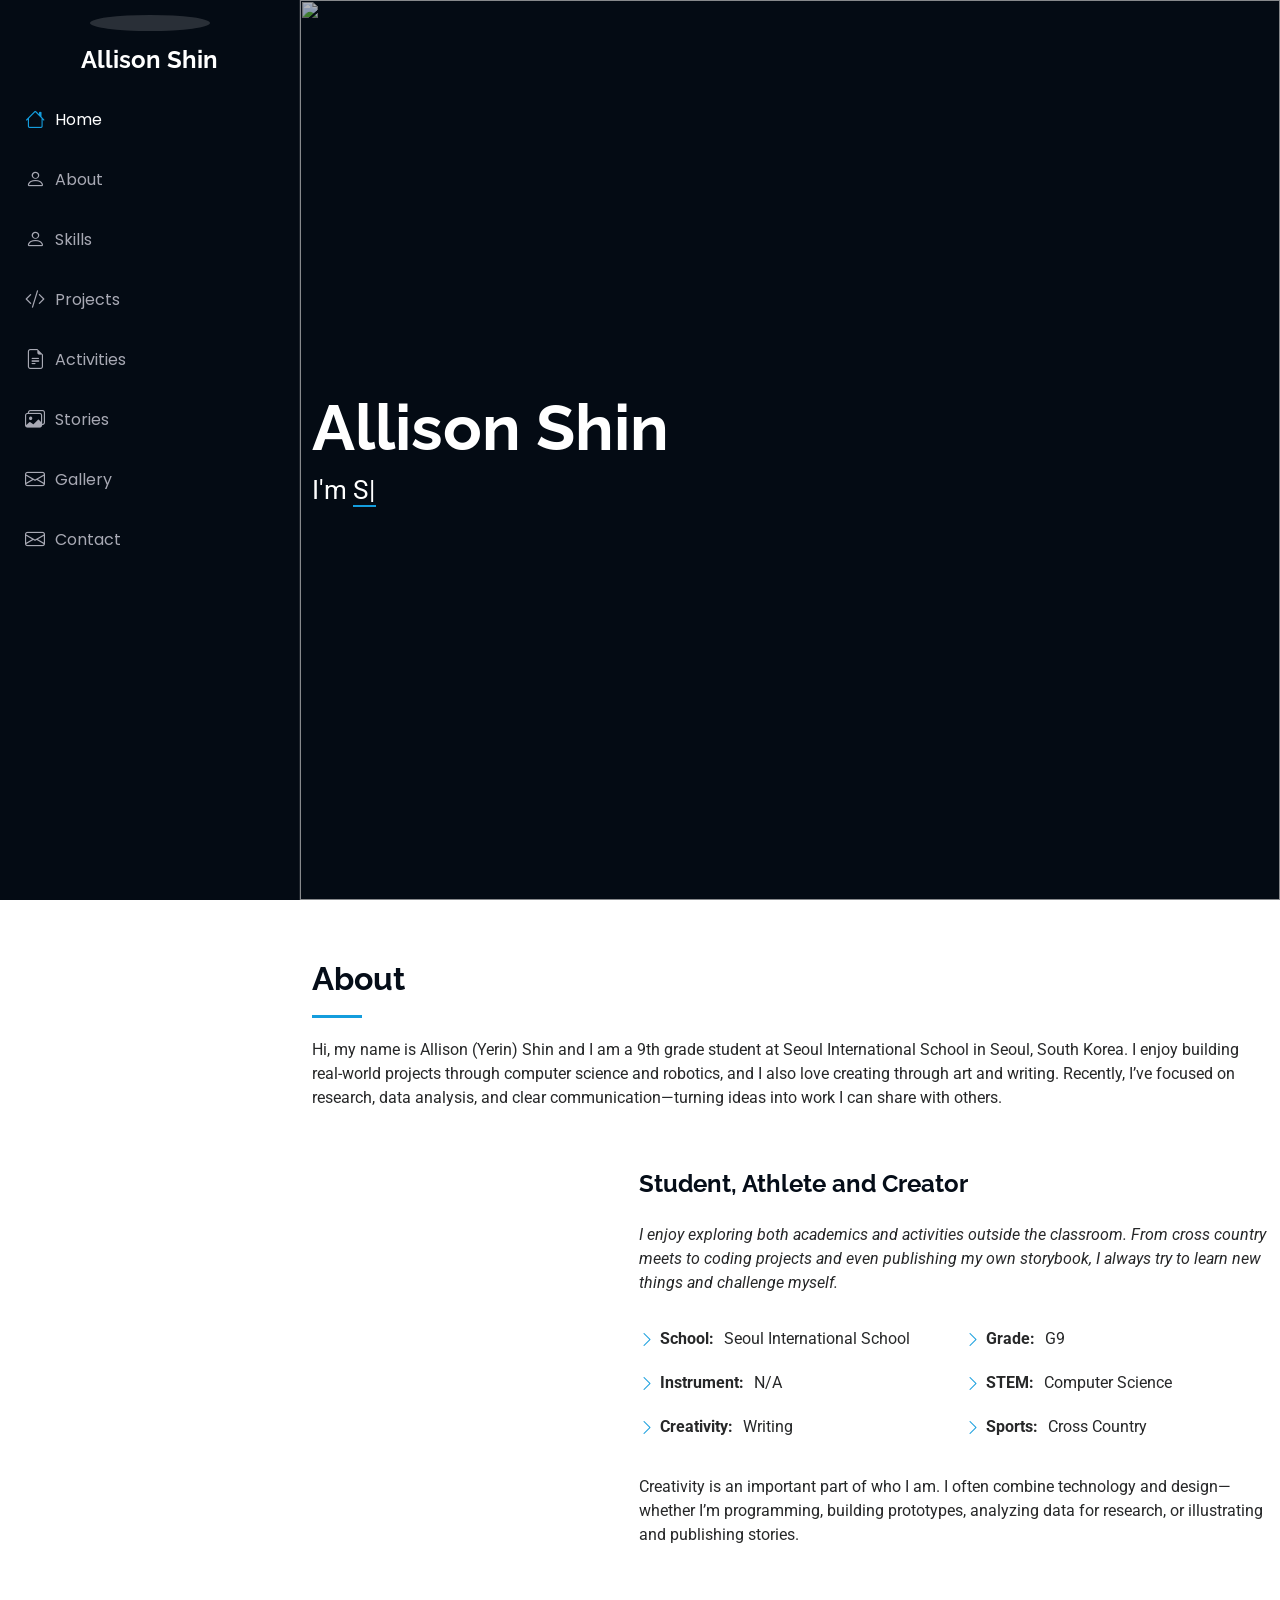
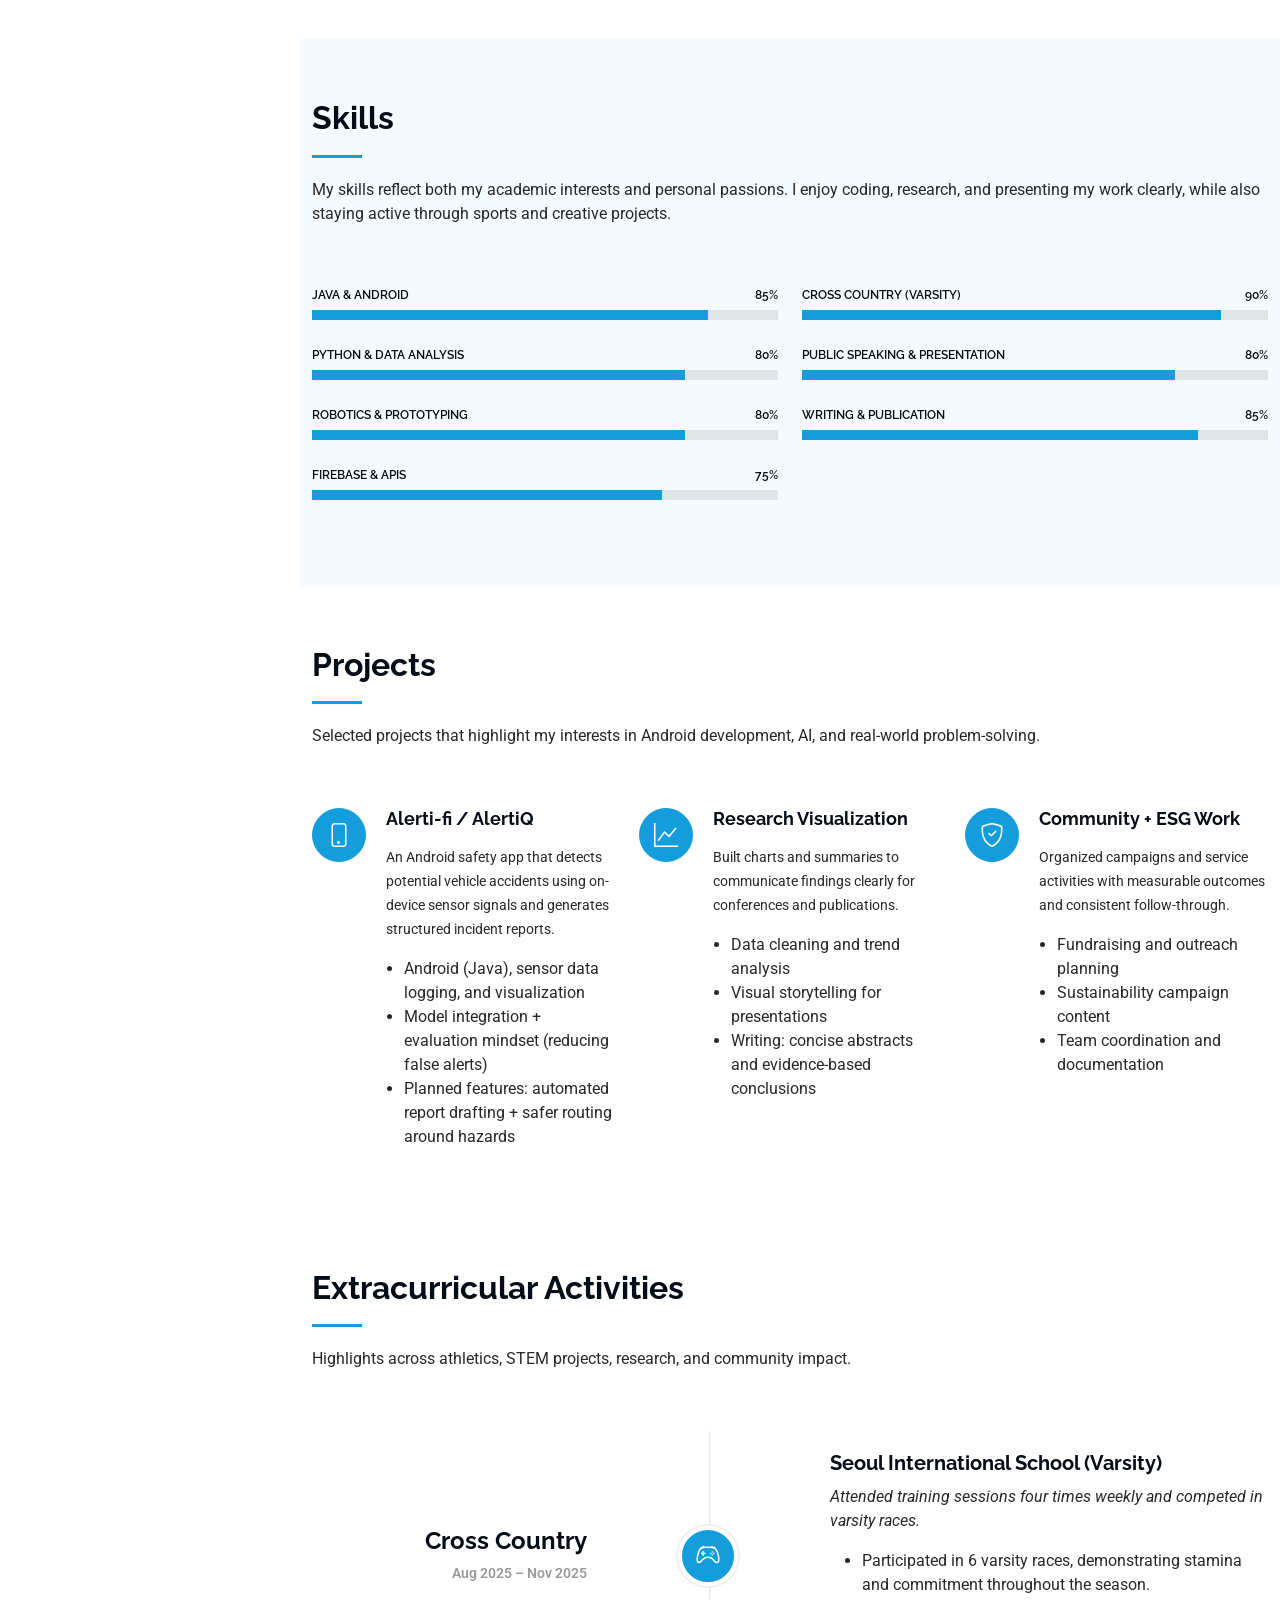
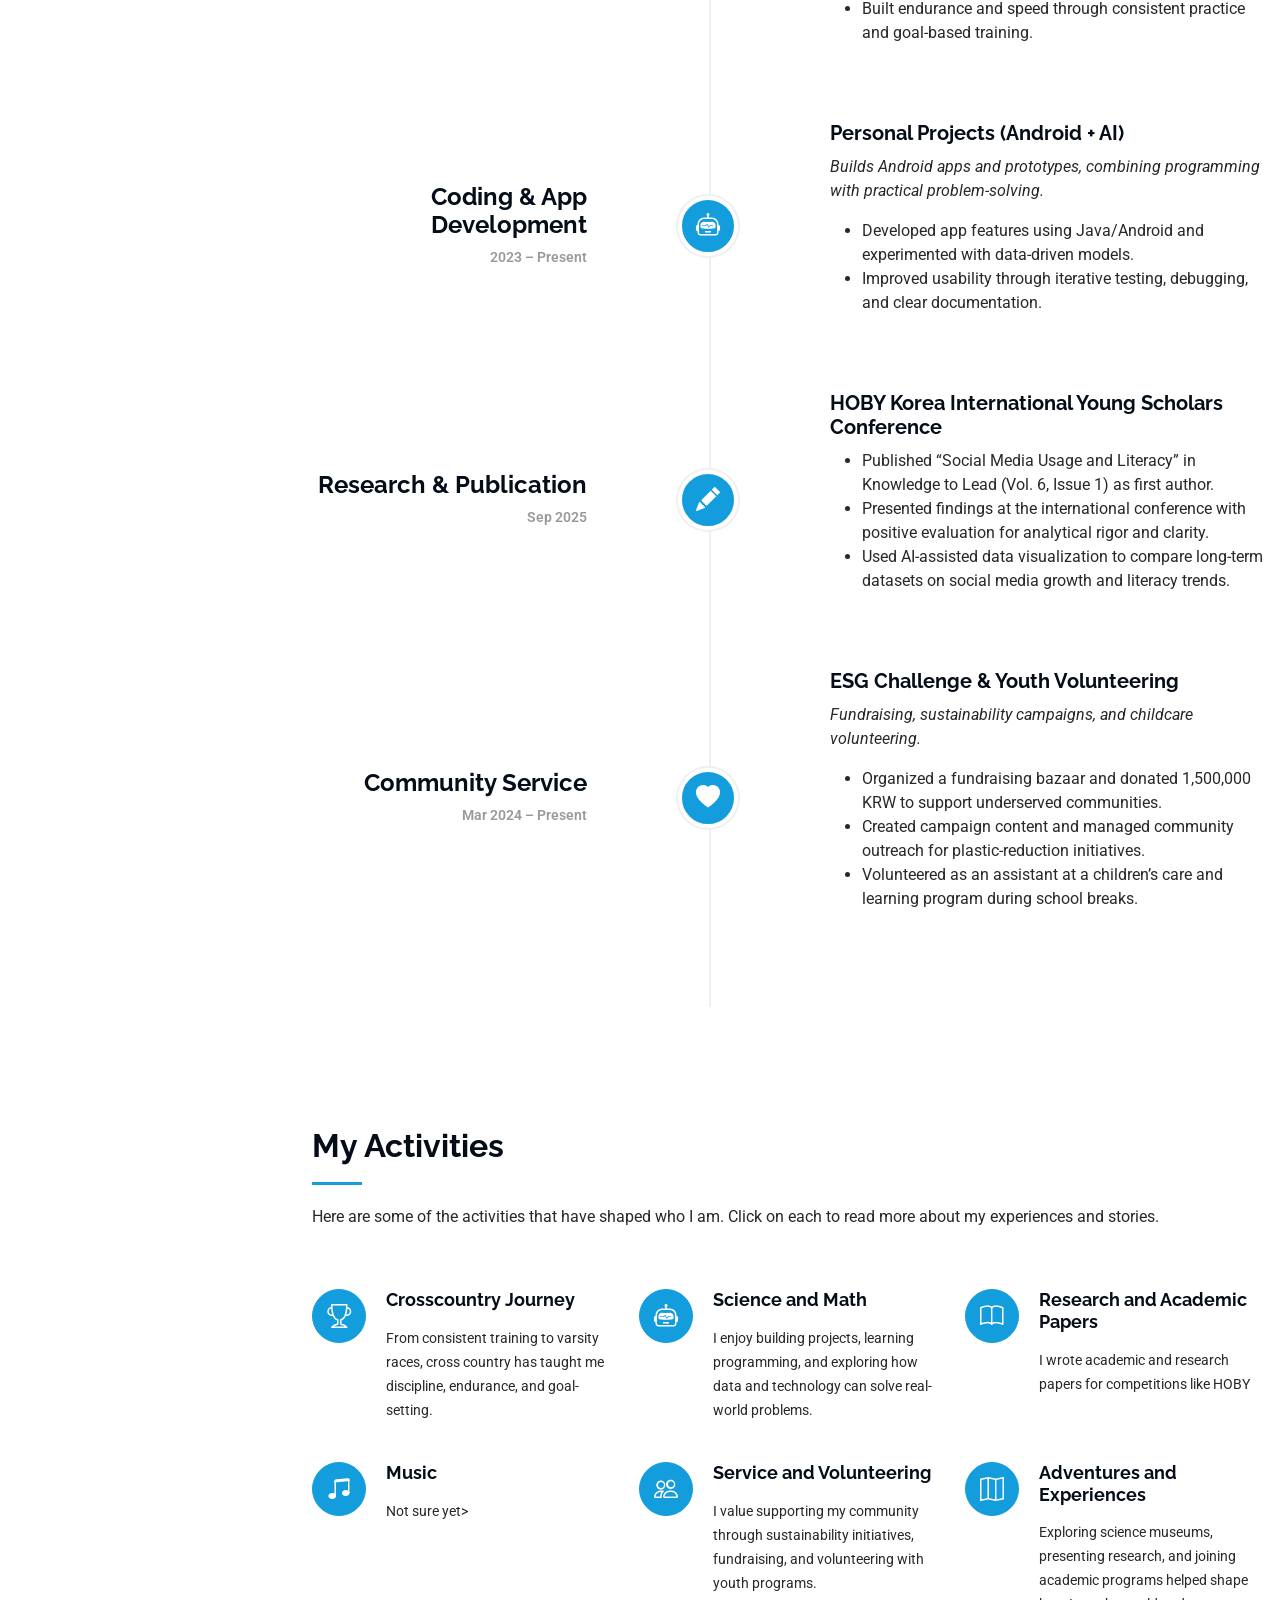
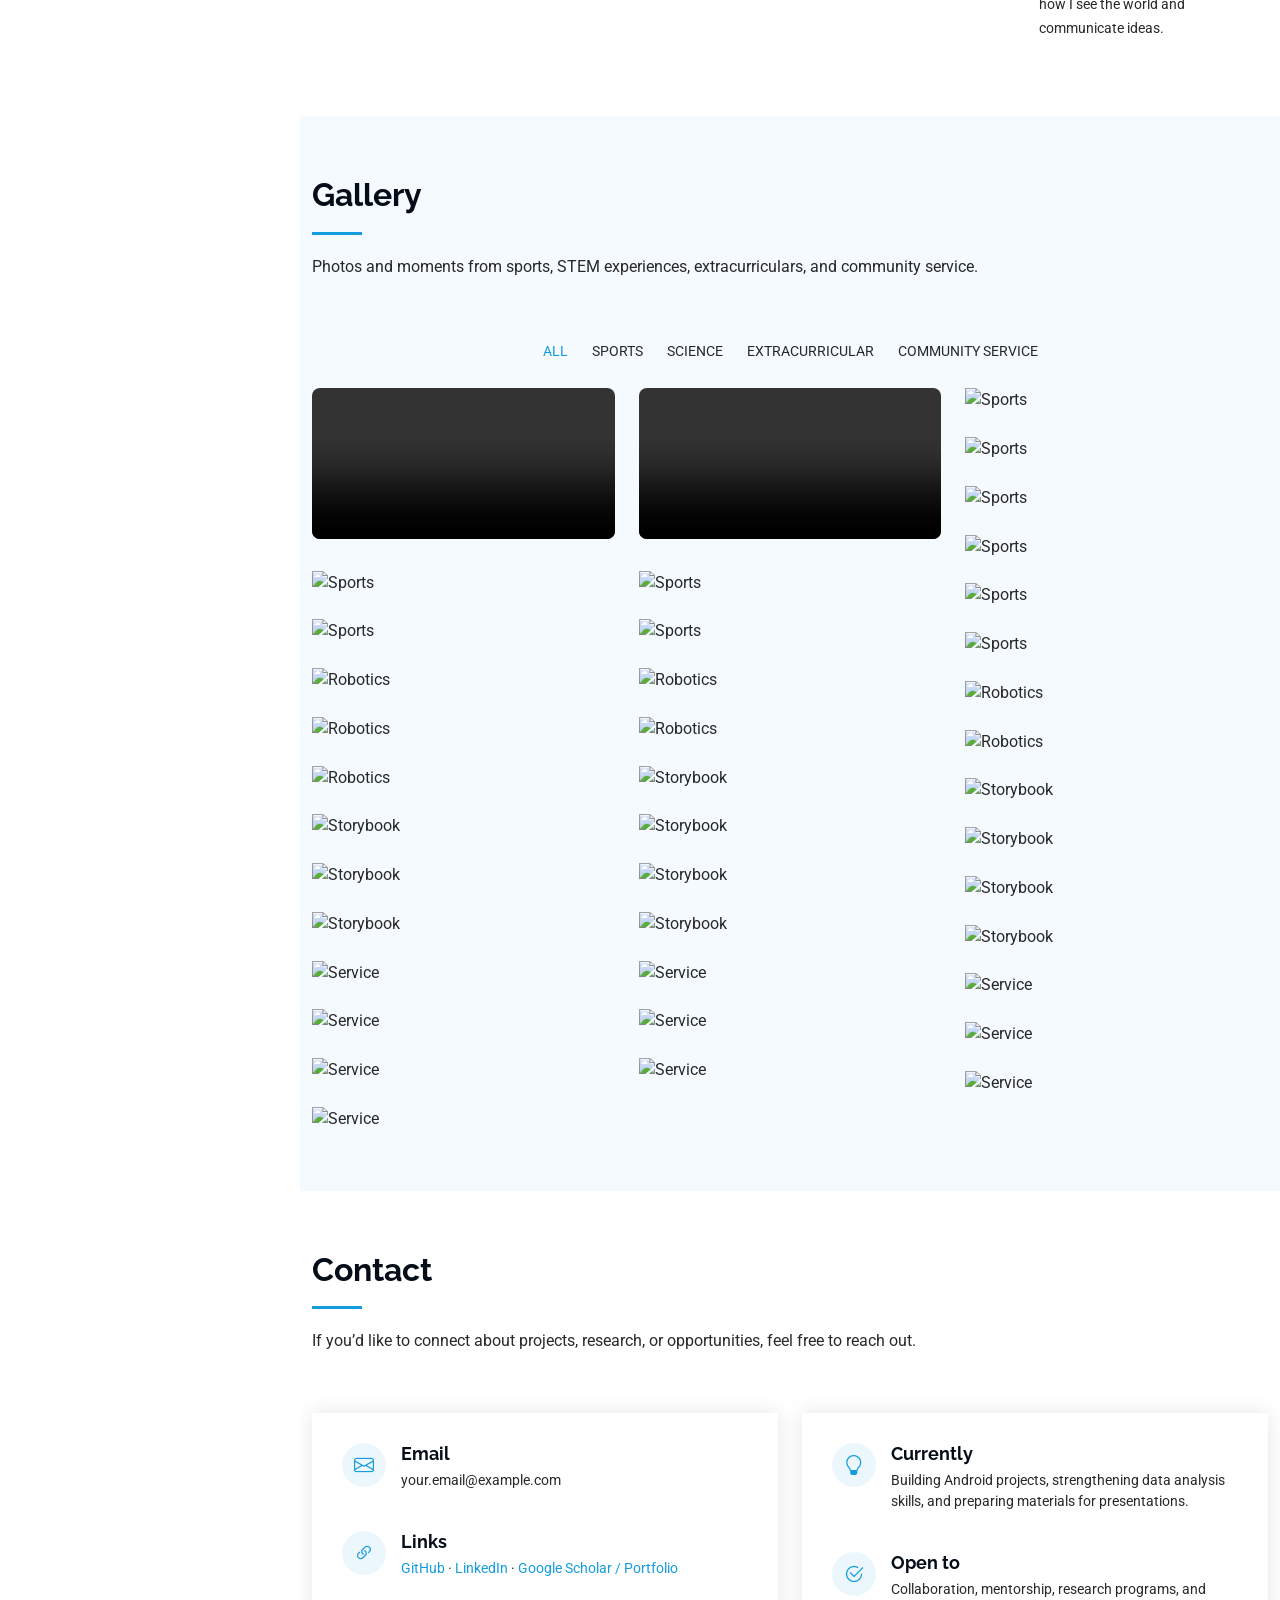
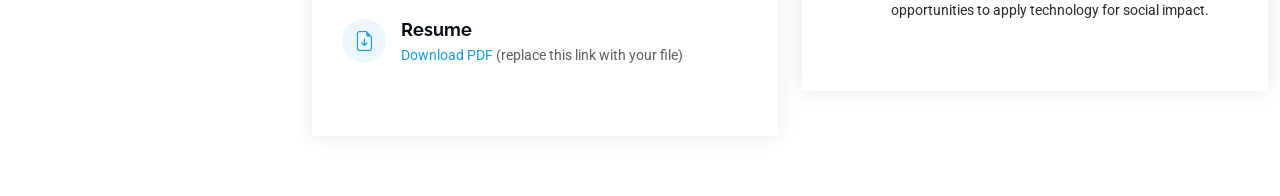
==== index.html @ 5843abda "portfolio" ====
<!DOCTYPE html>
<html lang="en">
  <head>
    <meta charset="utf-8" />
    <meta content="width=device-width, initial-scale=1.0" name="viewport" />
    <title>Allison Shin's Website</title>
    <meta content="" name="description" />
    <meta content="" name="keywords" />

    <!-- Favicons -->
    <link href="assets/img/favicon.png" rel="icon" />
    <link href="assets/img/apple-touch-icon.png" rel="apple-touch-icon" />

    <!-- Fonts -->
    <link href="https://fonts.googleapis.com" rel="preconnect" />
    <link href="https://fonts.gstatic.com" rel="preconnect" crossorigin />
    <link
      href="https://fonts.googleapis.com/css2?family=Roboto:ital,wght@0,100;0,300;0,400;0,500;0,700;0,900;1,100;1,300;1,400;1,500;1,700;1,900&family=Poppins:ital,wght@0,100;0,200;0,300;0,400;0,500;0,600;0,700;0,800;0,900;1,100;1,200;1,300;1,400;1,500;1,600;1,700;1,800;1,900&family=Raleway:ital,wght@0,100;0,200;0,300;0,400;0,500;0,600;0,700;0,800;0,900;1,100;1,200;1,300;1,400;1,500;1,600;1,700;1,800;1,900&display=swap"
      rel="stylesheet"
    />

    <!-- Vendor CSS Files -->
    <link
      href="assets/vendor/bootstrap/css/bootstrap.min.css"
      rel="stylesheet"
    />
    <link
      href="assets/vendor/bootstrap-icons/bootstrap-icons.css"
      rel="stylesheet"
    />
    <link href="assets/vendor/aos/aos.css" rel="stylesheet" />
    <link
      href="assets/vendor/glightbox/css/glightbox.min.css"
      rel="stylesheet"
    />
    <link href="assets/vendor/swiper/swiper-bundle.min.css" rel="stylesheet" />

    <!-- Main CSS File -->
    <link href="assets/css/main.css" rel="stylesheet" />

    <!-- =======================================================
  * Template Name: iPortfolio
  * Template URL: https://bootstrapmade.com/iportfolio-bootstrap-portfolio-websites-template/
  * Updated: Jun 29 2024 with Bootstrap v5.3.3
  * Author: BootstrapMade.com
  * License: https://bootstrapmade.com/license/
  ======================================================== -->
  </head>

  <body class="index-page">
    <header id="header" class="header dark-background d-flex flex-column">
      <i class="header-toggle d-xl-none bi bi-list"></i>

      <div class="profile-img">
        <img
          src="assets/img/profile.jpeg"
          alt=""
          class="img-fluid rounded-circle"
        />
      </div>

      <a
        href="index.html"
        class="logo d-flex align-items-center justify-content-center"
      >
        <!-- Uncomment the line below if you also wish to use an image logo -->
        <!-- <img src="assets/img/logo.png" alt=""> -->
        <h1 class="sitename">Allison Shin</h1>
      </a>

      <nav id="navmenu" class="navmenu">
        <ul>
          <li>
            <a href="#hero" class="active"
              ><i class="bi bi-house navicon"></i>Home</a
            >
          </li>
          <li>
            <a href="#about"><i class="bi bi-person navicon"></i> About</a>
          </li>
          <li>
            <a href="#skills"><i class="bi bi-person navicon"></i> Skills</a>
          </li>
          <li>
            <a href="#projects"><i class="bi bi-code-slash navicon"></i> Projects</a>
          </li>
          <li>
            <a href="#Activities"
              ><i class="bi bi-file-earmark-text navicon"></i> Activities</a
            >
          </li>
          <li>
            <a href="#stories"><i class="bi bi-images navicon"></i> Stories</a>
          </li>
          <li>
            <a href="#portfolio"
              ><i class="bi bi-envelope navicon"></i> Gallery</a
            >
          </li>
          <li>
            <a href="#contact"><i class="bi bi-envelope navicon"></i> Contact</a>
          </li>
        </ul>
      </nav>
    </header>

    <main class="main">
      <!-- Hero Section -->
      <section id="hero" class="hero section dark-background">
        <img
          src="assets/img/profile2.jpeg"
          alt=""
          data-aos="fade-in"
          class=""
        />

        <div class="container" data-aos="fade-up" data-aos-delay="100">
          <h2>Allison Shin</h2>
          <p>
            I'm
            <span
              class="typed"
              data-typed-items="Student, Developer, Researcher, Artist"
            ></span
            ><span
              class="typed-cursor typed-cursor--blink"
              aria-hidden="true"
            ></span
            ><span
              class="typed-cursor typed-cursor--blink"
              aria-hidden="true"
            ></span>
          </p>
        </div>
      </section>
      <!-- /Hero Section -->

      <!-- About Section -->
      <section id="about" class="about section">
        <!-- Section Title -->
        <div class="container section-title" data-aos="fade-up">
          <h2>About</h2>
          <p>
            Hi, my name is Allison (Yerin) Shin and I am a 9th grade student at Seoul International School in Seoul, South Korea.
            I enjoy building real-world projects through computer science and robotics, and I also love creating through art and writing.
            Recently, I’ve focused on research, data analysis, and clear communication—turning ideas into work I can share with others.
          </p>
        </div>
        <!-- End Section Title -->

        <div class="container" data-aos="fade-up" data-aos-delay="100">
          <div class="row gy-4 justify-content-center">
            <div class="col-lg-4">
              <img src="assets/img/profile.jpeg" class="img-fluid" alt="" />
            </div>
            <div class="col-lg-8 content">
              <h2>Student, Athlete and Creator</h2>
              <p class="fst-italic py-3">
                I enjoy exploring both academics and activities outside the
                classroom. From cross country meets to coding projects and even
                publishing my own storybook, I always try to learn new things
                and challenge myself.
              </p>
              <div class="row">
                <div class="col-lg-6">
                  <ul>
                    <li>
                      <i class="bi bi-chevron-right"></i>
                      <strong>School:</strong> <span>Seoul International School</span>
                    </li>
                    <li>
                      <i class="bi bi-chevron-right"></i>
                      <strong>Instrument:</strong> <span>N/A</span>
                    </li>
                    <li>
                      <i class="bi bi-chevron-right"></i>
                      <strong>Creativity:</strong> <span>Writing</span>
                    </li>
                  </ul>
                </div>
                <div class="col-lg-6">
                  <ul>
                    <li>
                      <i class="bi bi-chevron-right"></i>
                      <strong>Grade:</strong> <span>G9</span>
                    </li>
                    <li>
                      <i class="bi bi-chevron-right"></i>
                      <strong>STEM:</strong> <span>Computer Science</span>
                    </li>
                    <li>
                      <i class="bi bi-chevron-right"></i>
                      <strong>Sports:</strong> <span>Cross Country</span>
                    </li>
                  </ul>
                </div>
              </div>

              <p class="py-3">
                Creativity is an important part of who I am. I often combine technology and design—whether I’m programming, building prototypes,
                analyzing data for research, or illustrating and publishing stories.
              </p>
            </div>
          </div>
        </div>
      </section>
      <!-- /About Section -->

      <!-- Skills Section -->
      <section id="skills" class="skills section light-background">
        <!-- Section Title -->
        <div class="container section-title" data-aos="fade-up">
          <h2>Skills</h2>
          <p>
            My skills reflect both my academic interests and personal passions. I enjoy coding, research, and presenting my work clearly,
            while also staying active through sports and creative projects.
          </p>
        </div>
        <!-- End Section Title -->

        <div class="container" data-aos="fade-up" data-aos-delay="100">
          <div class="row skills-content skills-animation">
            <div class="col-lg-6">
              <div class="progress">
                <span class="skill"
                  ><span>Java & Android</span> <i class="val">85%</i></span
                >
                <div class="progress-bar-wrap">
                  <div
                    class="progress-bar"
                    role="progressbar"
                    aria-valuenow="85"
                    aria-valuemin="0"
                    aria-valuemax="100"
                  ></div>
                </div>
              </div>

              <div class="progress">
                <span class="skill"
                  ><span>Python & Data Analysis</span> <i class="val">80%</i></span
                >
                <div class="progress-bar-wrap">
                  <div
                    class="progress-bar"
                    role="progressbar"
                    aria-valuenow="80"
                    aria-valuemin="0"
                    aria-valuemax="100"
                  ></div>
                </div>
              </div>

              <div class="progress">
                <span class="skill"
                  ><span>Robotics & Prototyping</span>
                  <i class="val">80%</i></span
                >
                <div class="progress-bar-wrap">
                  <div
                    class="progress-bar"
                    role="progressbar"
                    aria-valuenow="80"
                    aria-valuemin="0"
                    aria-valuemax="100"
                  ></div>
                </div>
              </div>
              <div class="progress">
                <span class="skill"
                  ><span>Firebase & APIs</span> <i class="val">75%</i></span
                >
                <div class="progress-bar-wrap">
                  <div
                    class="progress-bar"
                    role="progressbar"
                    aria-valuenow="75"
                    aria-valuemin="0"
                    aria-valuemax="100"
                  ></div>
                </div>
              </div>
            </div>

            <div class="col-lg-6">
              <div class="progress">
                <span class="skill"
                  ><span>Cross Country (Varsity)</span> <i class="val">90%</i></span
                >
                <div class="progress-bar-wrap">
                  <div
                    class="progress-bar"
                    role="progressbar"
                    aria-valuenow="90"
                    aria-valuemin="0"
                    aria-valuemax="100"
                  ></div>
                </div>
              </div>

              <div class="progress">
                <span class="skill"
                  ><span>Public Speaking & Presentation</span> <i class="val">80%</i></span
                >
                <div class="progress-bar-wrap">
                  <div
                    class="progress-bar"
                    role="progressbar"
                    aria-valuenow="80"
                    aria-valuemin="0"
                    aria-valuemax="100"
                  ></div>
                </div>
              </div>

              <div class="progress">
                <span class="skill"
                  ><span>Writing & Publication</span>
                  <i class="val">85%</i></span
                >
                <div class="progress-bar-wrap">
                  <div
                    class="progress-bar"
                    role="progressbar"
                    aria-valuenow="85"
                    aria-valuemin="0"
                    aria-valuemax="100"
                  ></div>
                </div>
              </div>
            </div>
          </div>
        </div>
      </section>
      <!-- /Skills Section -->

      <!-- Projects Section -->
<section id="projects" class="services section">
  <div class="container section-title" data-aos="fade-up">
    <h2>Projects</h2>
    <p>
      Selected projects that highlight my interests in Android development, AI, and real-world problem-solving.
    </p>
  </div>

  <div class="container">
    <div class="row gy-4">
      <div
        class="col-lg-4 col-md-6 service-item d-flex"
        data-aos="fade-up"
        data-aos-delay="100"
      >
        <div class="icon flex-shrink-0"><i class="bi bi-phone"></i></div>
        <div>
          <h4 class="title">Alerti-fi / AlertiQ</h4>
          <p class="description">
            An Android safety app that detects potential vehicle accidents using on-device sensor signals and generates structured incident reports.
          </p>
          <ul style="margin: 0; padding-left: 18px">
            <li>Android (Java), sensor data logging, and visualization</li>
            <li>Model integration + evaluation mindset (reducing false alerts)</li>
            <li>Planned features: automated report drafting + safer routing around hazards</li>
          </ul>
        </div>
      </div>

      <div
        class="col-lg-4 col-md-6 service-item d-flex"
        data-aos="fade-up"
        data-aos-delay="200"
      >
        <div class="icon flex-shrink-0"><i class="bi bi-graph-up"></i></div>
        <div>
          <h4 class="title">Research Visualization</h4>
          <p class="description">
            Built charts and summaries to communicate findings clearly for conferences and publications.
          </p>
          <ul style="margin: 0; padding-left: 18px">
            <li>Data cleaning and trend analysis</li>
            <li>Visual storytelling for presentations</li>
            <li>Writing: concise abstracts and evidence-based conclusions</li>
          </ul>
        </div>
      </div>

      <div
        class="col-lg-4 col-md-6 service-item d-flex"
        data-aos="fade-up"
        data-aos-delay="300"
      >
        <div class="icon flex-shrink-0"><i class="bi bi-shield-check"></i></div>
        <div>
          <h4 class="title">Community + ESG Work</h4>
          <p class="description">
            Organized campaigns and service activities with measurable outcomes and consistent follow-through.
          </p>
          <ul style="margin: 0; padding-left: 18px">
            <li>Fundraising and outreach planning</li>
            <li>Sustainability campaign content</li>
            <li>Team coordination and documentation</li>
          </ul>
        </div>
      </div>
    </div>
  </div>
</section>
<!-- /Projects Section -->

      <!-- Resume Section -->
      <section id="Activities" class="resume section">
        <div class="container" data-aos="fade-up">
          <div class="section-title">
            <h2>Extracurricular Activities</h2>
            <p>Highlights across athletics, STEM projects, research, and community impact.</p>
          </div>

          <div class="timeline-container">
            <div class="row timeline-row align-items-center">
              <div class="col-md-4 timeline-left">
                <h4>Cross Country</h4>
                <span class="date">Aug 2025 – Nov 2025</span>
              </div>

              <div class="col-md-2 text-center">
                <div class="timeline-icon-box">
                  <i class="bi bi-controller"></i>
                </div>
              </div>

              <div class="col-md-6 timeline-right">
                <h4>Seoul International School (Varsity)</h4>
                <p>
                  <em>Attended training sessions four times weekly and competed in varsity races.</em>
                </p>
                <ul>
                  <li>
                    Participated in 6 varsity races, demonstrating stamina and commitment throughout the season.
                  </li>
                  <li>
                    Built endurance and speed through consistent practice and goal-based training.
                  </li>
                </ul>
              </div>
            </div>

            <div class="row timeline-row align-items-center">
              <div class="col-md-4 timeline-left">
                <h4>Coding & App Development</h4>
                <span class="date">2023 – Present</span>
              </div>

              <div class="col-md-2 text-center">
                <div class="timeline-icon-box">
                  <i class="bi bi-robot"></i>
                </div>
              </div>

              <div class="col-md-6 timeline-right">
                <h4>Personal Projects (Android + AI)</h4>
                <p>
                  <em>Builds Android apps and prototypes, combining programming with practical problem-solving.</em>
                </p>
                <ul>
                  <li>
                    Developed app features using Java/Android and experimented with data-driven models.
                  </li>
                  <li>
                    Improved usability through iterative testing, debugging, and clear documentation.
                  </li>
                </ul>
              </div>
            </div>

            <div class="row timeline-row align-items-center">
              <div class="col-md-4 timeline-left">
                <h4>Research & Publication</h4>
                <span class="date">Sep 2025</span>
              </div>

              <div class="col-md-2 text-center">
                <div class="timeline-icon-box">
                  <i class="bi bi-pencil-fill"></i>
                </div>
              </div>

              <div class="col-md-6 timeline-right">
                <h4>HOBY Korea International Young Scholars Conference</h4>
                <ul>
                  <li>Published “Social Media Usage and Literacy” in Knowledge to Lead (Vol. 6, Issue 1) as first author.</li>
                  <li>Presented findings at the international conference with positive evaluation for analytical rigor and clarity.</li>
                  <li>Used AI-assisted data visualization to compare long-term datasets on social media growth and literacy trends.</li>
                </ul>
              </div>
            </div>

            <div class="row timeline-row align-items-center">
              <div class="col-md-4 timeline-left">
                <h4>Community Service</h4>
                <span class="date">Mar 2024 – Present</span>
              </div>

              <div class="col-md-2 text-center">
                <div class="timeline-icon-box">
                  <i class="bi bi-heart-fill"></i>
                </div>
              </div>

              <div class="col-md-6 timeline-right">
                <h4>ESG Challenge & Youth Volunteering</h4>
                <p>
                  <em>Fundraising, sustainability campaigns, and childcare volunteering.</em>
                </p>
                <ul>
                  <li>Organized a fundraising bazaar and donated 1,500,000 KRW to support underserved communities.</li>
                  <li>Created campaign content and managed community outreach for plastic-reduction initiatives.</li>
                  <li>Volunteered as an assistant at a children’s care and learning program during school breaks.</li>
                </ul>
              </div>
            </div>
          </div>
        </div>
      </section>
      <!-- /Resume Section -->

      <section id="stories" class="services section">
        <!-- Section Title -->
        <div class="container section-title" data-aos="fade-up">
          <h2>My Activities</h2>
          <p>
            Here are some of the activities that have shaped who I am. Click on
            each to read more about my experiences and stories.
          </p>
        </div>
        <!-- End Section Title -->

        <div class="container">
          <div class="row gy-4">
            <div
              class="col-lg-4 col-md-6 service-item d-flex"
              data-aos="fade-up"
              data-aos-delay="100"
            >
              <div class="icon flex-shrink-0">
                <i class="bi bi-trophy"></i>
              </div>
              <div>
                <h4 class="title">
                  <a href="crosscountry.html" class="stretched-link"
                    >Crosscountry Journey</a
                  >
                </h4>
                <p class="description">
                  From consistent training to varsity races, cross country has taught me discipline, endurance, and goal-setting.
                </p>
              </div>
            </div>

            <div
              class="col-lg-4 col-md-6 service-item d-flex"
              data-aos="fade-up"
              data-aos-delay="200"
            >
              <div class="icon flex-shrink-0"><i class="bi bi-robot"></i></div>
              <div>
                <h4 class="title">
                  <a href="science.html" class="stretched-link"
                    >Science and Math</a
                  >
                </h4>
                <p class="description">
                  I enjoy building projects, learning programming, and exploring how data and technology can solve real-world problems.
                </p>
              </div>
            </div>

            <div
              class="col-lg-4 col-md-6 service-item d-flex"
              data-aos="fade-up"
              data-aos-delay="300"
            >
              <div class="icon flex-shrink-0"><i class="bi bi-book"></i></div>
              <div>
                <h4 class="title">
                  <a href="writing.html" class="stretched-link"
                    >Research and Academic Papers</a
                  >
                </h4>
                <p class="description">
                  I wrote academic and research papers for competitions like HOBY
                </p>
              </div>
            </div>

            <div
              class="col-lg-4 col-md-6 service-item d-flex"
              data-aos="fade-up"
              data-aos-delay="400"
            >
              <div class="icon flex-shrink-0">
                <i class="bi bi-music-note-beamed"></i>
              </div>
              <div>
                <h4 class="title">
                  <a href="music.html" class="stretched-link"
                    >Music</a
                  >
                </h4>
                <p class="description">
                  Not sure yet>
                </p>
              </div>
            </div>

            <div
              class="col-lg-4 col-md-6 service-item d-flex"
              data-aos="fade-up"
              data-aos-delay="500"
            >
              <div class="icon flex-shrink-0"><i class="bi bi-people"></i></div>
              <div>
                <h4 class="title">
                  <a href="volunteer.html" class="stretched-link"
                    >Service and Volunteering</a
                  >
                </h4>
                <p class="description">
                  I value supporting my community through sustainability initiatives, fundraising, and volunteering with youth programs.
                </p>
              </div>
            </div>

            <div
              class="col-lg-4 col-md-6 service-item d-flex"
              data-aos="fade-up"
              data-aos-delay="600"
            >
              <div class="icon flex-shrink-0"><i class="bi bi-map"></i></div>
              <div>
                <h4 class="title">
                  <a href="adventure.html" class="stretched-link"
                    >Adventures and Experiences</a
                  >
                </h4>
                <p class="description">
                  Exploring science museums, presenting research, and joining academic programs
                  helped shape how I see the world and communicate ideas.
                </p>
              </div>
            </div>
          </div>
        </div>
      </section>

      <!-- Portfolio Section -->
      <section id="portfolio" class="portfolio section light-background">
        <!-- Section Title -->
        <div class="container section-title" data-aos="fade-up">
          <h2>Gallery</h2>
          <p>
            Photos and moments from sports, STEM experiences, extracurriculars, and community service.
          </p>
        </div>
        <!-- End Section Title -->

        <div class="container">
          <div
            class="isotope-layout"
            data-default-filter="*"
            data-layout="masonry"
            data-sort="original-order"
          >
            <ul
              class="portfolio-filters isotope-filters"
              data-aos="fade-up"
              data-aos-delay="100"
            >
              <li data-filter="*" class="filter-active">All</li>
              <li data-filter=".filter-sports">Sports</li>
              <li data-filter=".filter-science">Science</li>
              <li data-filter=".filter-extracurricular">Extracurricular</li>
              <li data-filter=".filter-service">Community Service</li>
            </ul>

            <!-- End Portfolio Filters -->

            <div
              class="row gy-4 isotope-container"
              data-aos="fade-up"
              data-aos-delay="200"
            >
              <div
                class="col-lg-4 col-md-6 portfolio-item isotope-item filter-sports"
              >
                <video
                  class="img-fluid"
                  style="width: 100%; border-radius: 8px"
                  controls
                  preload="metadata"
                >
                  <source
                    src="assets/img/sports/basketball/basketball1.mp4"
                    type="video/mp4"
                  />
                  Your browser does not support the video tag.
                </video>
              </div>
              <div
                class="col-lg-4 col-md-6 portfolio-item isotope-item filter-sports"
              >
                <video
                  class="img-fluid"
                  style="width: 100%; border-radius: 8px"
                  controls
                  preload="metadata"
                >
                  <source
                    src="assets/img/sports/basketball/basketball2.mp4"
                    type="video/mp4"
                  />
                  Your browser does not support the video tag.
                </video>
              </div>

              <div
                class="col-lg-4 col-md-6 portfolio-item isotope-item filter-sports"
              >
                <img
                  src="assets/img/sports/basketball/general/basketball1.jpg"
                  class="img-fluid"
                  alt="Sports"
                />
              </div>

              <div
                class="col-lg-4 col-md-6 portfolio-item isotope-item filter-sports"
              >
                <img
                  src="assets/img/sports/basketball/general/basketball1.jpg"
                  class="img-fluid"
                  alt="Sports"
                />
              </div>
              <div
                class="col-lg-4 col-md-6 portfolio-item isotope-item filter-sports"
              >
                <img
                  src="assets/img/sports/basketball/general/basketball2.jpg"
                  class="img-fluid"
                  alt="Sports"
                />
              </div>
              <div
                class="col-lg-4 col-md-6 portfolio-item isotope-item filter-sports"
              >
                <img
                  src="assets/img/sports/basketball/general/basketball_main.jpg"
                  class="img-fluid"
                  alt="Sports"
                />
              </div>
              <div
                class="col-lg-4 col-md-6 portfolio-item isotope-item filter-sports"
              >
                <img
                  src="assets/img/sports/horse/horse1.jpg"
                  class="img-fluid"
                  alt="Sports"
                />
              </div>
              <div
                class="col-lg-4 col-md-6 portfolio-item isotope-item filter-sports"
              >
                <img
                  src="assets/img/sports/horse/horse2.jpg"
                  class="img-fluid"
                  alt="Sports"
                />
              </div>
              <div
                class="col-lg-4 col-md-6 portfolio-item isotope-item filter-sports"
              >
                <img
                  src="assets/img/sports/horse/horse3.jpg"
                  class="img-fluid"
                  alt="Sports"
                />
              </div>
              <div
                class="col-lg-4 col-md-6 portfolio-item isotope-item filter-sports"
              >
                <img
                  src="assets/img/sports/pingpong/pingpong.jpg"
                  class="img-fluid"
                  alt="Sports"
                />
              </div>
              <div
                class="col-lg-4 col-md-6 portfolio-item isotope-item filter-sports"
              >
                <img
                  src="assets/img/sports/taekwondo/1st poom.jpg"
                  class="img-fluid"
                  alt="Sports"
                />
              </div>
              <div
                class="col-lg-4 col-md-6 portfolio-item isotope-item filter-sports"
              >
                <img
                  src="assets/img/sports/taekwondo/2nd poom.jpg"
                  class="img-fluid"
                  alt="Sports"
                />
              </div>

              <div
                class="col-lg-4 col-md-6 portfolio-item isotope-item filter-science"
              >
                <img
                  src="assets/img/science/coding/coding_camp.jpg"
                  class="img-fluid"
                  alt="Robotics"
                />
              </div>
              <div
                class="col-lg-4 col-md-6 portfolio-item isotope-item filter-science"
              >
                <img
                  src="assets/img/science/forest/forest1.jpg"
                  class="img-fluid"
                  alt="Robotics"
                />
              </div>
              <div
                class="col-lg-4 col-md-6 portfolio-item isotope-item filter-science"
              >
                <img
                  src="assets/img/science/forest/forest2.jpg"
                  class="img-fluid"
                  alt="Robotics"
                />
              </div>
              <div
                class="col-lg-4 col-md-6 portfolio-item isotope-item filter-science"
              >
                <img
                  src="assets/img/science/gwacheon/gwacheon1-1.jpg"
                  class="img-fluid"
                  alt="Robotics"
                />
              </div>
              <div
                class="col-lg-4 col-md-6 portfolio-item isotope-item filter-science"
              >
                <img
                  src="assets/img/science/gwacheon/gwacheon1-2.jpg"
                  class="img-fluid"
                  alt="Robotics"
                />
              </div>
              <div
                class="col-lg-4 col-md-6 portfolio-item isotope-item filter-science"
              >
                <img
                  src="assets/img/science/gwacheon/gwacheon2-1.jpg"
                  class="img-fluid"
                  alt="Robotics"
                />
              </div>
              <div
                class="col-lg-4 col-md-6 portfolio-item isotope-item filter-science"
              >
                <img
                  src="assets/img/science/gwacheon/gwacheon2-2.jpg"
                  class="img-fluid"
                  alt="Robotics"
                />
              </div>

              <div
                class="col-lg-4 col-md-6 portfolio-item isotope-item filter-extracurricular"
              >
                <img
                  src="assets/img/EC/book/book1.jpg"
                  class="img-fluid"
                  alt="Storybook"
                />
              </div>
              <div
                class="col-lg-4 col-md-6 portfolio-item isotope-item filter-extracurricular"
              >
                <img
                  src="assets/img/EC/book/book2.jpg"
                  class="img-fluid"
                  alt="Storybook"
                />
              </div>
              <div
                class="col-lg-4 col-md-6 portfolio-item isotope-item filter-extracurricular"
              >
                <img
                  src="assets/img/EC/book/book3.jpg"
                  class="img-fluid"
                  alt="Storybook"
                />
              </div>
              <div
                class="col-lg-4 col-md-6 portfolio-item isotope-item filter-extracurricular"
              >
                <img
                  src="assets/img/EC/book/book4.jpg"
                  class="img-fluid"
                  alt="Storybook"
                />
              </div>
              <div
                class="col-lg-4 col-md-6 portfolio-item isotope-item filter-extracurricular"
              >
                <img
                  src="assets/img/EC/math/math1.jpg"
                  class="img-fluid"
                  alt="Storybook"
                />
              </div>
              <div
                class="col-lg-4 col-md-6 portfolio-item isotope-item filter-extracurricular"
              >
                <img
                  src="assets/img/EC/math/math2.png"
                  class="img-fluid"
                  alt="Storybook"
                />
              </div>
              <div
                class="col-lg-4 col-md-6 portfolio-item isotope-item filter-extracurricular"
              >
                <img
                  src="assets/img/EC/math/math3.png"
                  class="img-fluid"
                  alt="Storybook"
                />
              </div>
              <div
                class="col-lg-4 col-md-6 portfolio-item isotope-item filter-extracurricular"
              >
                <img
                  src="assets/img/EC/mun/mun_cert2.jpeg"
                  class="img-fluid"
                  alt="Storybook"
                />
              </div>
              <div
                class="col-lg-4 col-md-6 portfolio-item isotope-item filter-extracurricular"
              >
                <img
                  src="assets/img/EC/mun/mun1.jpg"
                  class="img-fluid"
                  alt="Storybook"
                />
              </div>
              <div
                class="col-lg-4 col-md-6 portfolio-item isotope-item filter-extracurricular"
              >
                <img
                  src="assets/img/EC/mun/mun2.jpg"
                  class="img-fluid"
                  alt="Storybook"
                />
              </div>
              <div
                class="col-lg-4 col-md-6 portfolio-item isotope-item filter-extracurricular"
              >
                <img
                  src="assets/img/EC/mun/mun3.jpg"
                  class="img-fluid"
                  alt="Storybook"
                />
              </div>

              <div
                class="col-lg-4 col-md-6 portfolio-item isotope-item filter-service"
              >
                <img
                  src="assets/img/community_service/cathedral/cathedral1.jpg"
                  class="img-fluid"
                  alt="Service"
                />
              </div>
              <div
                class="col-lg-4 col-md-6 portfolio-item isotope-item filter-service"
              >
                <img
                  src="assets/img/community_service/cathedral/cathedral2.jpg"
                  class="img-fluid"
                  alt="Service"
                />
              </div>
              <div
                class="col-lg-4 col-md-6 portfolio-item isotope-item filter-service"
              >
                <img
                  src="assets/img/community_service/cathedral/cathedral3.jpg"
                  class="img-fluid"
                  alt="Service"
                />
              </div>
              <div
                class="col-lg-4 col-md-6 portfolio-item isotope-item filter-service"
              >
                <img
                  src="assets/img/community_service/cathedral/cathedral4.jpg"
                  class="img-fluid"
                  alt="Service"
                />
              </div>
              <div
                class="col-lg-4 col-md-6 portfolio-item isotope-item filter-service"
              >
                <img
                  src="assets/img/community_service/cathedral/cathedral5.jpg"
                  class="img-fluid"
                  alt="Service"
                />
              </div>
              <div
                class="col-lg-4 col-md-6 portfolio-item isotope-item filter-service"
              >
                <img
                  src="assets/img/community_service/cathedral/cathedral6.jpg"
                  class="img-fluid"
                  alt="Service"
                />
              </div>
              <div
                class="col-lg-4 col-md-6 portfolio-item isotope-item filter-service"
              >
                <img
                  src="assets/img/community_service/cathedral/cathedral7.jpg"
                  class="img-fluid"
                  alt="Service"
                />
              </div>
              <div
                class="col-lg-4 col-md-6 portfolio-item isotope-item filter-service"
              >
                <img
                  src="assets/img/community_service/cathedral/cathedral8.jpg"
                  class="img-fluid"
                  alt="Service"
                />
              </div>
              <div
                class="col-lg-4 col-md-6 portfolio-item isotope-item filter-service"
              >
                <img
                  src="assets/img/community_service/elders/elders1.jpg"
                  class="img-fluid"
                  alt="Service"
                />
              </div>
              <div
                class="col-lg-4 col-md-6 portfolio-item isotope-item filter-service"
              >
                <img
                  src="assets/img/community_service/elders/elders2.jpg"
                  class="img-fluid"
                  alt="Service"
                />
              </div>
            </div>
            <!-- End Portfolio Container -->
          </div>
        </div>
      </section>
      <!-- /Portfolio Section -->
      <!-- Contact Section -->
<section id="contact" class="contact section">
  <div class="container section-title" data-aos="fade-up">
    <h2>Contact</h2>
    <p>
      If you’d like to connect about projects, research, or opportunities, feel free to reach out.
    </p>
  </div>

  <div class="container" data-aos="fade-up" data-aos-delay="100">
    <div class="row gy-4">
      <div class="col-lg-6">
        <div class="info-wrap">
          <div class="info-item d-flex" data-aos="fade-up" data-aos-delay="200">
            <i class="bi bi-envelope flex-shrink-0"></i>
            <div>
              <h3>Email</h3>
              <p>your.email@example.com</p>
            </div>
          </div>

          <div class="info-item d-flex" data-aos="fade-up" data-aos-delay="300">
            <i class="bi bi-link-45deg flex-shrink-0"></i>
            <div>
              <h3>Links</h3>
              <p>
                <a href="#" target="_blank" rel="noopener">GitHub</a> ·
                <a href="#" target="_blank" rel="noopener">LinkedIn</a> ·
                <a href="#" target="_blank" rel="noopener">Google Scholar / Portfolio</a>
              </p>
            </div>
          </div>

          <div class="info-item d-flex" data-aos="fade-up" data-aos-delay="400">
            <i class="bi bi-file-earmark-arrow-down flex-shrink-0"></i>
            <div>
              <h3>Resume</h3>
              <p>
                <a href="#" target="_blank" rel="noopener">Download PDF</a>
                <span style="opacity: 0.75">(replace this link with your file)</span>
              </p>
            </div>
          </div>
        </div>
      </div>

      <div class="col-lg-6">
        <div class="info-wrap">
          <div class="info-item d-flex" data-aos="fade-up" data-aos-delay="500">
            <i class="bi bi-lightbulb flex-shrink-0"></i>
            <div>
              <h3>Currently</h3>
              <p>
                Building Android projects, strengthening data analysis skills, and preparing materials for presentations.
              </p>
            </div>
          </div>

          <div class="info-item d-flex" data-aos="fade-up" data-aos-delay="600">
            <i class="bi bi-check2-circle flex-shrink-0"></i>
            <div>
              <h3>Open to</h3>
              <p>
                Collaboration, mentorship, research programs, and opportunities to apply technology for social impact.
              </p>
            </div>
          </div>
        </div>
      </div>
    </div>
  </div>
</section>
<!-- /Contact Section -->
    </main>

    <!-- Scroll Top -->
    <a
      href="#"
      id="scroll-top"
      class="scroll-top d-flex align-items-center justify-content-center"
      ><i class="bi bi-arrow-up-short"></i
    ></a>

    <!-- Preloader -->
    <div id="preloader"></div>

    <!-- Vendor JS Files -->
    <script src="assets/vendor/bootstrap/js/bootstrap.bundle.min.js"></script>
    <script src="assets/vendor/php-email-form/validate.js"></script>
    <script src="assets/vendor/aos/aos.js"></script>
    <script src="assets/vendor/typed.js/typed.umd.js"></script>
    <script src="assets/vendor/purecounter/purecounter_vanilla.js"></script>
    <script src="assets/vendor/waypoints/noframework.waypoints.js"></script>
    <script src="assets/vendor/glightbox/js/glightbox.min.js"></script>
    <script src="assets/vendor/imagesloaded/imagesloaded.pkgd.min.js"></script>
    <script src="assets/vendor/isotope-layout/isotope.pkgd.min.js"></script>
    <script src="assets/vendor/swiper/swiper-bundle.min.js"></script>

    <!-- Main JS File -->
    <script src="assets/js/main.js"></script>
  </body>
</html>
---- assets/css/main.css ----
/**
* Template Name: iPortfolio
* Template URL: https://bootstrapmade.com/iportfolio-bootstrap-portfolio-websites-template/
* Updated: Jun 29 2024 with Bootstrap v5.3.3
* Author: BootstrapMade.com
* License: https://bootstrapmade.com/license/
*/

/*--------------------------------------------------------------
# Font & Color Variables
# Help: https://bootstrapmade.com/color-system/
--------------------------------------------------------------*/
/* Fonts */
:root {
  --default-font: "Roboto", system-ui, -apple-system, "Segoe UI", Roboto,
    "Helvetica Neue", Arial, "Noto Sans", "Liberation Sans", sans-serif,
    "Apple Color Emoji", "Segoe UI Emoji", "Segoe UI Symbol", "Noto Color Emoji";
  --heading-font: "Raleway", sans-serif;
  --nav-font: "Poppins", sans-serif;
}

/* Global Colors - The following color variables are used throughout the website. Updating them here will change the color scheme of the entire website */
:root {
  --background-color: #ffffff; /* Background color for the entire website, including individual sections */
  --default-color: #272829; /* Default color used for the majority of the text content across the entire website */
  --heading-color: #050d18; /* Color for headings, subheadings and title throughout the website */
  --accent-color: #149ddd; /* Accent color that represents your brand on the website. It's used for buttons, links, and other elements that need to stand out */
  --surface-color: #ffffff; /* The surface color is used as a background of boxed elements within sections, such as cards, icon boxes, or other elements that require a visual separation from the global background. */
  --contrast-color: #ffffff; /* Contrast color for text, ensuring readability against backgrounds of accent, heading, or default colors. */
}

/* Nav Menu Colors - The following color variables are used specifically for the navigation menu. They are separate from the global colors to allow for more customization options */
:root {
  --nav-color: #a8a9b4; /* The default color of the main navmenu links */
  --nav-hover-color: #ffffff; /* Applied to main navmenu links when they are hovered over or active */
  --nav-mobile-background-color: #040b14; /* Used as the background color for mobile navigation menu */
  --nav-dropdown-background-color: #040b14; /* Used as the background color for dropdown items that appear when hovering over primary navigation items */
  --nav-dropdown-color: #a8a9b4; /* Used for navigation links of the dropdown items in the navigation menu. */
  --nav-dropdown-hover-color: #ffffff; /* Similar to --nav-hover-color, this color is applied to dropdown navigation links when they are hovered over. */
}

/* Color Presets - These classes override global colors when applied to any section or element, providing reuse of the sam color scheme. */

.light-background {
  --background-color: #f4fafd;
  --surface-color: #ffffff;
}

.dark-background {
  --background-color: #040b14;
  --default-color: #ffffff;
  --heading-color: #ffffff;
  --surface-color: #151f2b;
  --contrast-color: #ffffff;
}

/* Smooth scroll */
:root {
  scroll-behavior: smooth;
}

/*--------------------------------------------------------------
# General Styling & Shared Classes
--------------------------------------------------------------*/
body {
  color: var(--default-color);
  background-color: var(--background-color);
  font-family: var(--default-font);
}

a {
  color: var(--accent-color);
  text-decoration: none;
  transition: 0.3s;
}

a:hover {
  color: color-mix(in srgb, var(--accent-color), transparent 25%);
  text-decoration: none;
}

h1,
h2,
h3,
h4,
h5,
h6 {
  color: var(--heading-color);
  font-family: var(--heading-font);
}

/* PHP Email Form Messages
------------------------------*/
.php-email-form .error-message {
  display: none;
  background: #df1529;
  color: #ffffff;
  text-align: left;
  padding: 15px;
  margin-bottom: 24px;
  font-weight: 600;
}

.php-email-form .sent-message {
  display: none;
  color: #ffffff;
  background: #059652;
  text-align: center;
  padding: 15px;
  margin-bottom: 24px;
  font-weight: 600;
}

.php-email-form .loading {
  display: none;
  background: var(--surface-color);
  text-align: center;
  padding: 15px;
  margin-bottom: 24px;
}

.php-email-form .loading:before {
  content: "";
  display: inline-block;
  border-radius: 50%;
  width: 24px;
  height: 24px;
  margin: 0 10px -6px 0;
  border: 3px solid var(--accent-color);
  border-top-color: var(--surface-color);
  animation: php-email-form-loading 1s linear infinite;
}

@keyframes php-email-form-loading {
  0% {
    transform: rotate(0deg);
  }

  100% {
    transform: rotate(360deg);
  }
}

/*--------------------------------------------------------------
# Global Header
--------------------------------------------------------------*/
.header {
  color: var(--default-color);
  background-color: var(--background-color);
  position: fixed;
  top: 0;
  left: 0;
  bottom: 0;
  padding: 0 15px;
  width: 300px;
  transition: all ease-in-out 0.3s;
  overflow-y: auto;
  z-index: 997;
  border-right: 1px solid
    color-mix(in srgb, var(--default-color), transparent 90%);
}

.header .profile-img img {
  margin: 15px auto;
  display: block;
  width: 120px;
  border: 8px solid color-mix(in srgb, var(--default-color), transparent 85%);
}

.header .logo {
  line-height: 1;
  margin-bottom: 15px;
}

.header .logo img {
  max-height: 32px;
  margin-right: 8px;
}

.header .logo h1 {
  font-size: 24px;
  margin: 0;
  font-weight: 700;
  color: var(--heading-color);
}

.header .social-links {
  margin: 0 0 20px 0;
}

.header .social-links a {
  font-size: 16px;
  display: inline-flex;
  align-items: center;
  justify-content: center;
  background: color-mix(in srgb, var(--default-color), transparent 90%);
  color: var(--default-color);
  margin: 0 2px;
  border-radius: 50%;
  text-align: center;
  width: 40px;
  height: 40px;
  transition: 0.3s;
}

.header .social-links a:hover {
  color: var(--contrast-color);
  background: var(--accent-color);
}

@media (min-width: 1200px) {
  .header ~ main,
  .header ~ #footer {
    margin-left: 300px;
  }
}

@media (max-width: 1199px) {
  .header {
    left: -100%;
  }
}

.header.header-show {
  left: 0;
}

.header .header-toggle {
  color: var(--contrast-color);
  background-color: var(--accent-color);
  font-size: 22px;
  display: flex;
  align-items: center;
  justify-content: center;
  width: 40px;
  height: 40px;
  border-radius: 50%;
  cursor: pointer;
  position: fixed;
  top: 15px;
  right: 15px;
  z-index: 9999;
  transition: background-color 0.3s;
}

.header .header-toggle:hover {
  color: var(--contrast-color);
  background-color: color-mix(in srgb, var(--accent-color) 90%, white 15%);
}

/*--------------------------------------------------------------
# Navigation Menu
--------------------------------------------------------------*/
.mobile-nav-toggle {
  display: none;
}

.navmenu {
  padding: 0;
  z-index: 9997;
}

.navmenu ul {
  list-style: none;
  padding: 0 0 20px 0;
  margin: 0;
}

.navmenu a,
.navmenu a:focus {
  color: var(--nav-color);
  padding: 15px 10px;
  font-family: var(--nav-font);
  font-size: 16px;
  font-weight: 400;
  display: flex;
  align-items: center;
  white-space: nowrap;
  transition: 0.3s;
  width: 100%;
}

.navmenu a .navicon,
.navmenu a:focus .navicon {
  font-size: 20px;
  margin-right: 10px;
}

.navmenu a .toggle-dropdown,
.navmenu a:focus .toggle-dropdown {
  font-size: 12px;
  line-height: 0;
  margin-left: auto;
  width: 30px;
  height: 30px;
  display: flex;
  align-items: center;
  justify-content: center;
  border-radius: 50%;
  transition: 0.3s;
  flex-shrink: 0;
  background-color: color-mix(in srgb, var(--accent-color), transparent 90%);
}

.navmenu a .toggle-dropdown:hover,
.navmenu a:focus .toggle-dropdown:hover {
  background-color: var(--accent-color);
  color: var(--contrast-color);
}

.navmenu a:hover,
.navmenu .active,
.navmenu .active:focus {
  color: var(--nav-hover-color);
}

.navmenu a:hover .navicon,
.navmenu .active .navicon,
.navmenu .active:focus .navicon {
  color: var(--accent-color);
}

.navmenu .active .toggle-dropdown,
.navmenu .active:focus .toggle-dropdown {
  background-color: var(--accent-color);
  color: var(--contrast-color);
  transform: rotate(180deg);
}

.navmenu .dropdown {
  display: block;
}

.navmenu .dropdown a,
.navmenu .dropdown a:focus {
  color: --nav-dropdown-color;
}

.navmenu .dropdown a:hover,
.navmenu .dropdown .active,
.navmenu .dropdown .active:focus {
  color: var(--nav-dropdown-hover-color);
}

.navmenu .dropdown ul {
  position: static;
  display: none;
  z-index: 99;
  padding: 5px 10px;
  margin: 5px 10px;
  background-color: var(--nav-dropdown-background-color);
  border: 1px solid color-mix(in srgb, var(--default-color), transparent 90%);
  box-shadow: none;
  transition: all 0.5s ease-in-out;
}

.navmenu .dropdown ul ul {
  background-color: rgba(33, 37, 41, 0.1);
}

.navmenu .dropdown > .dropdown-active {
  display: block;
  background-color: rgba(33, 37, 41, 0.03);
}

/*--------------------------------------------------------------
# Global Footer
--------------------------------------------------------------*/
.footer {
  color: var(--default-color);
  background-color: var(--background-color);
  font-size: 14px;
  padding: 40px 0;
  position: relative;
  border-top: 1px solid
    color-mix(in srgb, var(--default-color), transparent 90%);
}

.footer .copyright p {
  margin-bottom: 0;
}

.footer .credits {
  margin-top: 4px;
  font-size: 13px;
  text-align: center;
}

/*--------------------------------------------------------------
# Preloader
--------------------------------------------------------------*/
#preloader {
  position: fixed;
  inset: 0;
  z-index: 999999;
  overflow: hidden;
  background: var(--background-color);
  transition: all 0.6s ease-out;
}

#preloader:before {
  content: "";
  position: fixed;
  top: calc(50% - 30px);
  left: calc(50% - 30px);
  border: 6px solid #ffffff;
  border-color: var(--accent-color) transparent var(--accent-color) transparent;
  border-radius: 50%;
  width: 60px;
  height: 60px;
  animation: animate-preloader 1.5s linear infinite;
}

@keyframes animate-preloader {
  0% {
    transform: rotate(0deg);
  }

  100% {
    transform: rotate(360deg);
  }
}

/*--------------------------------------------------------------
# Scroll Top Button
--------------------------------------------------------------*/
.scroll-top {
  position: fixed;
  visibility: hidden;
  opacity: 0;
  right: 15px;
  bottom: -15px;
  z-index: 99999;
  background-color: var(--accent-color);
  width: 44px;
  height: 44px;
  border-radius: 50px;
  transition: all 0.4s;
}

.scroll-top i {
  font-size: 24px;
  color: var(--contrast-color);
  line-height: 0;
}

.scroll-top:hover {
  background-color: color-mix(in srgb, var(--accent-color), transparent 20%);
  color: var(--contrast-color);
}

.scroll-top.active {
  visibility: visible;
  opacity: 1;
  bottom: 15px;
}

/*--------------------------------------------------------------
# Disable aos animation delay on mobile devices
--------------------------------------------------------------*/
@media screen and (max-width: 768px) {
  [data-aos-delay] {
    transition-delay: 0 !important;
  }
}

/*--------------------------------------------------------------
# Global Page Titles & Breadcrumbs
--------------------------------------------------------------*/
.page-title {
  color: var(--default-color);
  background-color: var(--background-color);
  padding: 25px 0;
  position: relative;
}

.page-title h1 {
  font-size: 24px;
  font-weight: 700;
}

.page-title .breadcrumbs ol {
  display: flex;
  flex-wrap: wrap;
  list-style: none;
  padding: 0;
  margin: 0;
  font-size: 14px;
  font-weight: 400;
}

.page-title .breadcrumbs ol li + li {
  padding-left: 10px;
}

.page-title .breadcrumbs ol li + li::before {
  content: "/";
  display: inline-block;
  padding-right: 10px;
  color: color-mix(in srgb, var(--default-color), transparent 70%);
}

/*--------------------------------------------------------------
# Global Sections
--------------------------------------------------------------*/
section,
.section {
  color: var(--default-color);
  background-color: var(--background-color);
  padding: 60px 0;
  overflow: clip;
}

/*--------------------------------------------------------------
# Global Section Titles
--------------------------------------------------------------*/
.section-title {
  padding-bottom: 60px;
  position: relative;
}

.section-title h2 {
  font-size: 32px;
  font-weight: 700;
  margin-bottom: 20px;
  padding-bottom: 20px;
  position: relative;
}

.section-title h2:after {
  content: "";
  position: absolute;
  display: block;
  width: 50px;
  height: 3px;
  background: var(--accent-color);
  left: 0;
  bottom: 0;
}

.section-title p {
  margin-bottom: 0;
}

/*--------------------------------------------------------------
# Hero Section
--------------------------------------------------------------*/
.hero {
  width: 100%;
  min-height: 100vh;
  position: relative;
  padding: 80px 0;
  display: flex;
  align-items: center;
  justify-content: center;
}

.hero img {
  position: absolute;
  inset: 0;
  display: block;
  width: 100%;
  height: 100%;
  object-fit: cover;
  z-index: 1;
}

.hero:before {
  content: "";
  background: color-mix(in srgb, var(--background-color), transparent 70%);
  position: absolute;
  inset: 0;
  z-index: 2;
}

.hero .container {
  position: relative;
  z-index: 3;
}

.hero h2 {
  margin: 0;
  font-size: 64px;
  font-weight: 700;
}

.hero p {
  margin: 5px 0 0 0;
  font-size: 26px;
}

.hero p span {
  letter-spacing: 1px;
  border-bottom: 2px solid var(--accent-color);
}

.hero .social-links {
  margin-top: 25px;
}

.hero .social-links a {
  font-size: 24px;
  display: inline-block;
  color: color-mix(in srgb, var(--default-color), transparent 50%);
  line-height: 1;
  margin-right: 20px;
  transition: 0.3s;
}

.hero .social-links a:hover {
  color: var(--accent-color);
}

@media (max-width: 768px) {
  .hero h2 {
    font-size: 32px;
  }

  .hero p {
    font-size: 20px;
  }
}

/*--------------------------------------------------------------
# About Section
--------------------------------------------------------------*/
.about .content h2 {
  font-weight: 700;
  font-size: 24px;
}

.about .content ul {
  list-style: none;
  padding: 0;
}

.about .content ul li {
  margin-bottom: 20px;
  display: flex;
  align-items: center;
}

.about .content ul strong {
  margin-right: 10px;
}

.about .content ul i {
  font-size: 16px;
  margin-right: 5px;
  color: var(--accent-color);
  line-height: 0;
}

/*--------------------------------------------------------------
# Stats Section
--------------------------------------------------------------*/
.stats .stats-item {
  padding: 30px;
  width: 100%;
}

.stats .stats-item i {
  color: var(--accent-color);
  display: block;
  font-size: 44px;
  float: left;
  line-height: 0;
}

.stats .stats-item .purecounter {
  color: var(--heading-color);
  font-size: 48px;
  line-height: 40px;
  display: block;
  font-weight: 700;
  margin-left: 60px;
}

.stats .stats-item p {
  color: color-mix(in srgb, var(--default-color), transparent 40%);
  padding: 15px 0 0 0;
  margin: 0 0 0 60px;
  font-family: var(--heading-font);
  font-size: 14px;
}

/*--------------------------------------------------------------
# Skills Section
--------------------------------------------------------------*/
.skills .progress {
  height: 60px;
  display: block;
  background: none;
  border-radius: 0;
}

.skills .progress .skill {
  color: var(--heading-color);
  padding: 0;
  margin: 0 0 6px 0;
  text-transform: uppercase;
  display: block;
  font-weight: 600;
  font-family: var(--heading-font);
}

.skills .progress .skill .val {
  float: right;
  font-style: normal;
}

.skills .progress-bar-wrap {
  background: color-mix(in srgb, var(--default-color), transparent 90%);
  height: 10px;
}

.skills .progress-bar {
  width: 1px;
  height: 10px;
  transition: 0.9s;
  background-color: var(--accent-color);
}

/*--------------------------------------------------------------
# Resume Section
--------------------------------------------------------------*/
.resume .resume-title {
  color: var(--heading-color);
  font-size: 26px;
  font-weight: 700;
  margin-top: 20px;
  margin-bottom: 20px;
}

.resume .resume-item {
  padding: 0 0 20px 20px;
  margin-top: -2px;
  border-left: 2px solid var(--accent-color);
  position: relative;
}

.resume .resume-item h4 {
  line-height: 18px;
  font-size: 18px;
  font-weight: 600;
  text-transform: uppercase;
  color: color-mix(in srgb, var(--default-color), transparent 20%);
  margin-bottom: 10px;
}

.resume .resume-item h5 {
  font-size: 16px;
  padding: 5px 15px;
  display: inline-block;
  font-weight: 600;
  margin-bottom: 10px;
}

.resume .resume-item ul {
  padding-left: 20px;
}

.resume .resume-item ul li {
  padding-bottom: 10px;
}

.resume .resume-item:last-child {
  padding-bottom: 0;
}

.resume .resume-item::before {
  content: "";
  position: absolute;
  width: 16px;
  height: 16px;
  border-radius: 50px;
  left: -9px;
  top: 0;
  background: var(--background-color);
  border: 2px solid var(--accent-color);
}

/*--------------------------------------------------------------
# Portfolio Section
--------------------------------------------------------------*/
.portfolio .portfolio-filters {
  padding: 0;
  margin: 0 auto 20px auto;
  list-style: none;
  text-align: center;
}

.portfolio .portfolio-filters li {
  cursor: pointer;
  display: inline-block;
  padding: 0;
  font-size: 14px;
  font-weight: 400;
  margin: 0 10px;
  line-height: 1;
  text-transform: uppercase;
  margin-bottom: 10px;
  transition: all 0.3s ease-in-out;
}

.portfolio .portfolio-filters li:hover,
.portfolio .portfolio-filters li.filter-active {
  color: var(--accent-color);
}

.portfolio .portfolio-filters li:first-child {
  margin-left: 0;
}

.portfolio .portfolio-filters li:last-child {
  margin-right: 0;
}

@media (max-width: 575px) {
  .portfolio .portfolio-filters li {
    font-size: 14px;
    margin: 0 5px;
  }
}

.portfolio .portfolio-content {
  position: relative;
  overflow: hidden;
}

.portfolio .portfolio-content img {
  transition: 0.3s;
}

.portfolio .portfolio-content .portfolio-info {
  opacity: 0;
  position: absolute;
  inset: 0;
  z-index: 3;
  transition: all ease-in-out 0.3s;
  background: rgba(0, 0, 0, 0.6);
  padding: 15px;
}

.portfolio .portfolio-content .portfolio-info h4 {
  font-size: 14px;
  padding: 5px 10px;
  font-weight: 400;
  color: #ffffff;
  display: inline-block;
  background-color: var(--accent-color);
}

.portfolio .portfolio-content .portfolio-info p {
  position: absolute;
  bottom: 10px;
  text-align: center;
  display: inline-block;
  left: 0;
  right: 0;
  font-size: 16px;
  font-weight: 600;
  color: rgba(255, 255, 255, 0.8);
}

.portfolio .portfolio-content .portfolio-info .preview-link,
.portfolio .portfolio-content .portfolio-info .details-link {
  position: absolute;
  left: calc(50% - 40px);
  font-size: 26px;
  top: calc(50% - 14px);
  color: #fff;
  transition: 0.3s;
  line-height: 1.2;
}

.portfolio .portfolio-content .portfolio-info .preview-link:hover,
.portfolio .portfolio-content .portfolio-info .details-link:hover {
  color: var(--accent-color);
}

.portfolio .portfolio-content .portfolio-info .details-link {
  left: 50%;
  font-size: 34px;
  line-height: 0;
}

.portfolio .portfolio-content:hover .portfolio-info {
  opacity: 1;
}

.portfolio .portfolio-content:hover img {
  transform: scale(1.1);
}

/*--------------------------------------------------------------
# Services Section
--------------------------------------------------------------*/
.services .service-item {
  position: relative;
}

.services .service-item .icon {
  background: var(--accent-color);
  display: flex;
  align-items: center;
  justify-content: center;
  width: 54px;
  height: 54px;
  border-radius: 50%;
  transition: 0.5s;
  border: 1px solid var(--accent-color);
  margin-right: 20px;
}

.services .service-item .icon i {
  color: var(--contrast-color);
  font-size: 24px;
  line-height: 0;
}

.services .service-item:hover .icon {
  background: var(--surface-color);
}

.services .service-item:hover .icon i {
  color: var(--accent-color);
}

.services .service-item .title {
  font-weight: 700;
  margin-bottom: 15px;
  font-size: 18px;
}

.services .service-item .title a {
  color: var(--heading-color);
}

.services .service-item .title a:hover {
  color: var(--accent-color);
}

.services .service-item .description {
  line-height: 24px;
  font-size: 14px;
}

/*--------------------------------------------------------------
# Testimonials Section
--------------------------------------------------------------*/
.testimonials .testimonials-carousel,
.testimonials .testimonials-slider {
  overflow: hidden;
}

.testimonials .testimonial-item {
  box-sizing: content-box;
  text-align: center;
  min-height: 320px;
}

.testimonials .testimonial-item .testimonial-img {
  width: 90px;
  border-radius: 50%;
  margin: 0 auto;
}

.testimonials .testimonial-item h3 {
  font-size: 18px;
  font-weight: bold;
  margin: 10px 0 5px 0;
}

.testimonials .testimonial-item h4 {
  font-size: 14px;
  color: color-mix(in srgb, var(--default-color), transparent 20%);
  margin: 0;
}

.testimonials .testimonial-item .quote-icon-left,
.testimonials .testimonial-item .quote-icon-right {
  color: color-mix(in srgb, var(--accent-color), transparent 40%);
  font-size: 26px;
  line-height: 0;
}

.testimonials .testimonial-item .quote-icon-left {
  display: inline-block;
  left: -5px;
  position: relative;
}

.testimonials .testimonial-item .quote-icon-right {
  display: inline-block;
  right: -5px;
  position: relative;
  top: 10px;
  transform: scale(-1, -1);
}

.testimonials .testimonial-item p {
  font-style: italic;
  margin: 0 15px 15px 15px;
  padding: 20px;
  background-color: var(--surface-color);
  position: relative;
  margin-bottom: 35px;
  border-radius: 6px;
  box-shadow: 0px 2px 15px rgba(0, 0, 0, 0.1);
}

.testimonials .testimonial-item p::after {
  content: "";
  width: 0;
  height: 0;
  border-top: 20px solid var(--surface-color);
  border-right: 20px solid transparent;
  border-left: 20px solid transparent;
  position: absolute;
  bottom: -20px;
  left: calc(50% - 20px);
}

.testimonials .swiper-wrapper {
  height: auto;
}

.testimonials .swiper-pagination {
  margin-top: 40px;
  position: relative;
}

.testimonials .swiper-pagination .swiper-pagination-bullet {
  width: 12px;
  height: 12px;
  background-color: var(--background-color);
  opacity: 1;
  border: 1px solid var(--accent-color);
}

.testimonials .swiper-pagination .swiper-pagination-bullet-active {
  background-color: var(--accent-color);
}

/*--------------------------------------------------------------
# Contact Section
--------------------------------------------------------------*/
.contact .info-wrap {
  background-color: var(--surface-color);
  box-shadow: 0px 0px 20px rgba(0, 0, 0, 0.1);
  padding: 30px;
}

@media (max-width: 575px) {
  .contact .info-wrap {
    padding: 20px;
  }
}

.contact .info-item {
  margin-bottom: 40px;
}

.contact .info-item i {
  font-size: 20px;
  color: var(--accent-color);
  background: color-mix(in srgb, var(--accent-color), transparent 92%);
  width: 44px;
  height: 44px;
  display: flex;
  justify-content: center;
  align-items: center;
  border-radius: 50px;
  transition: all 0.3s ease-in-out;
  margin-right: 15px;
}

.contact .info-item h3 {
  padding: 0;
  font-size: 18px;
  font-weight: 700;
  margin-bottom: 5px;
}

.contact .info-item p {
  padding: 0;
  margin-bottom: 0;
  font-size: 14px;
}

.contact .info-item:hover i {
  background: var(--accent-color);
  color: var(--contrast-color);
}

.contact .php-email-form {
  background-color: var(--surface-color);
  height: 100%;
  padding: 30px;
  box-shadow: 0px 0px 20px rgba(0, 0, 0, 0.1);
}

@media (max-width: 575px) {
  .contact .php-email-form {
    padding: 20px;
  }
}

.contact .php-email-form input[type="text"],
.contact .php-email-form input[type="email"],
.contact .php-email-form textarea {
  font-size: 14px;
  padding: 10px 15px;
  box-shadow: none;
  border-radius: 0;
  color: var(--default-color);
  background-color: var(--surface-color);
  border-color: color-mix(in srgb, var(--default-color), transparent 80%);
}

.contact .php-email-form input[type="text"]:focus,
.contact .php-email-form input[type="email"]:focus,
.contact .php-email-form textarea:focus {
  border-color: var(--accent-color);
}

.contact .php-email-form input[type="text"]::placeholder,
.contact .php-email-form input[type="email"]::placeholder,
.contact .php-email-form textarea::placeholder {
  color: color-mix(in srgb, var(--default-color), transparent 70%);
}

.contact .php-email-form button[type="submit"] {
  color: var(--contrast-color);
  background: var(--accent-color);
  border: 0;
  padding: 10px 30px;
  transition: 0.4s;
  border-radius: 50px;
}

.contact .php-email-form button[type="submit"]:hover {
  background: color-mix(in srgb, var(--accent-color), transparent 25%);
}

/*--------------------------------------------------------------
# Portfolio Details Section
--------------------------------------------------------------*/
.portfolio-details .portfolio-details-slider img {
  width: 100%;
  max-height: 800px; /* adjust this to the height you want */
  object-fit: contain; /* keeps proportions */
  display: block;
  margin: 0 auto; /* center the image */
}

.portfolio-details .portfolio-details-slider .swiper-pagination {
  margin-top: 20px;
  position: relative;
}

.portfolio-details
  .portfolio-details-slider
  .swiper-pagination
  .swiper-pagination-bullet {
  width: 12px;
  height: 12px;
  background-color: color-mix(in srgb, var(--default-color), transparent 85%);
  opacity: 1;
}

.portfolio-details
  .portfolio-details-slider
  .swiper-pagination
  .swiper-pagination-bullet-active {
  background-color: var(--accent-color);
}

.portfolio-details .portfolio-info {
  padding: 30px;
  box-shadow: 0px 0 30px rgba(0, 0, 0, 0.1);
}

.portfolio-details .portfolio-info h3 {
  font-size: 22px;
  font-weight: 700;
  margin-bottom: 20px;
  padding-bottom: 20px;
  border-bottom: 1px solid
    color-mix(in srgb, var(--default-color), transparent 85%);
}

.portfolio-details .portfolio-info ul {
  list-style: none;
  padding: 0;
  font-size: 15px;
}

.portfolio-details .portfolio-info ul li + li {
  margin-top: 10px;
}

.portfolio-details .portfolio-description {
  padding-top: 30px;
}

.portfolio-details .portfolio-description h2 {
  font-size: 26px;
  font-weight: 700;
  margin-bottom: 20px;
}

.portfolio-details .portfolio-description p {
  padding: 0;
  color: color-mix(in srgb, var(--default-color), transparent 30%);
}

/*--------------------------------------------------------------
# Service Details Section
--------------------------------------------------------------*/
.service-details .services-list {
  padding: 10px 30px;
  border: 1px solid color-mix(in srgb, var(--default-color), transparent 90%);
  margin-bottom: 20px;
}

.service-details .services-list a {
  display: block;
  line-height: 1;
  padding: 8px 0 8px 15px;
  border-left: 3px solid
    color-mix(in srgb, var(--default-color), transparent 70%);
  margin: 20px 0;
  color: color-mix(in srgb, var(--default-color), transparent 20%);
  transition: 0.3s;
}

.service-details .services-list a.active {
  color: var(--heading-color);
  font-weight: 700;
  border-color: var(--accent-color);
}

.service-details .services-list a:hover {
  border-color: var(--accent-color);
}

.service-details .services-img {
  margin-bottom: 20px;
}

.service-details h3 {
  font-size: 26px;
  font-weight: 700;
}

.service-details h4 {
  font-size: 20px;
  font-weight: 700;
}

.service-details p {
  font-size: 15px;
}

.service-details ul {
  list-style: none;
  padding: 0;
  font-size: 15px;
}

.service-details ul li {
  padding: 5px 0;
  display: flex;
  align-items: center;
}

.service-details ul i {
  font-size: 20px;
  margin-right: 8px;
  color: var(--accent-color);
}

/*--------------------------------------------------------------
# Starter Section Section
--------------------------------------------------------------*/
.starter-section {
  /* Add your styles here */
}

/* New Time Line

/* --- Custom Timeline Styles (Add to main.css) --- */

.timeline-container {
  position: relative;
  padding: 20px 0;
}

/* The Vertical Center Line */
.timeline-container::before {
  content: "";
  position: absolute;
  top: 0;
  bottom: 0;
  left: 41.66%; /* <--- NEW: Shifts the line to the left */
  width: 2px;
  background-color: #eef0f2;
  transform: translateX(-50%);
  z-index: 0;
}

/* The Rows (Items) */
.timeline-row {
  position: relative;
  margin-bottom: 60px; /* Space between items */
  z-index: 1;
}

/* The Icon Circle */
.timeline-icon-box {
  width: 60px;
  height: 60px;
  background: var(--accent-color); /* Uses your website's Main Blue (#149ddd) */
  color: #fff;
  border-radius: 50%;
  display: flex;
  align-items: center;
  justify-content: center;
  margin: 0 auto;
  border: 4px solid #fff; /* White ring to separate from the line */
  box-shadow: 0 0 0 2px #eef0f2; /* Small outer border to match line */
  font-size: 24px;
}

/* Left Column (Title & Date) */
.timeline-left {
  text-align: right;
  padding-right: 40px;
}

.timeline-left h4 {
  font-weight: 700;
  color: var(--heading-color);
  margin-bottom: 5px;
}

.timeline-left .date {
  font-size: 14px;
  color: #999;
  font-weight: 600;
}

/* Right Column (Description) */
.timeline-right {
  text-align: left;
  padding-left: 40px;
}

.timeline-right h4 {
  font-size: 20px;
  font-weight: 700;
  color: var(--heading-color);
  margin-bottom: 10px;
}

.timeline-right p,
.timeline-right ul {
  font-size: 16px;
  color: var(--default-color);
}
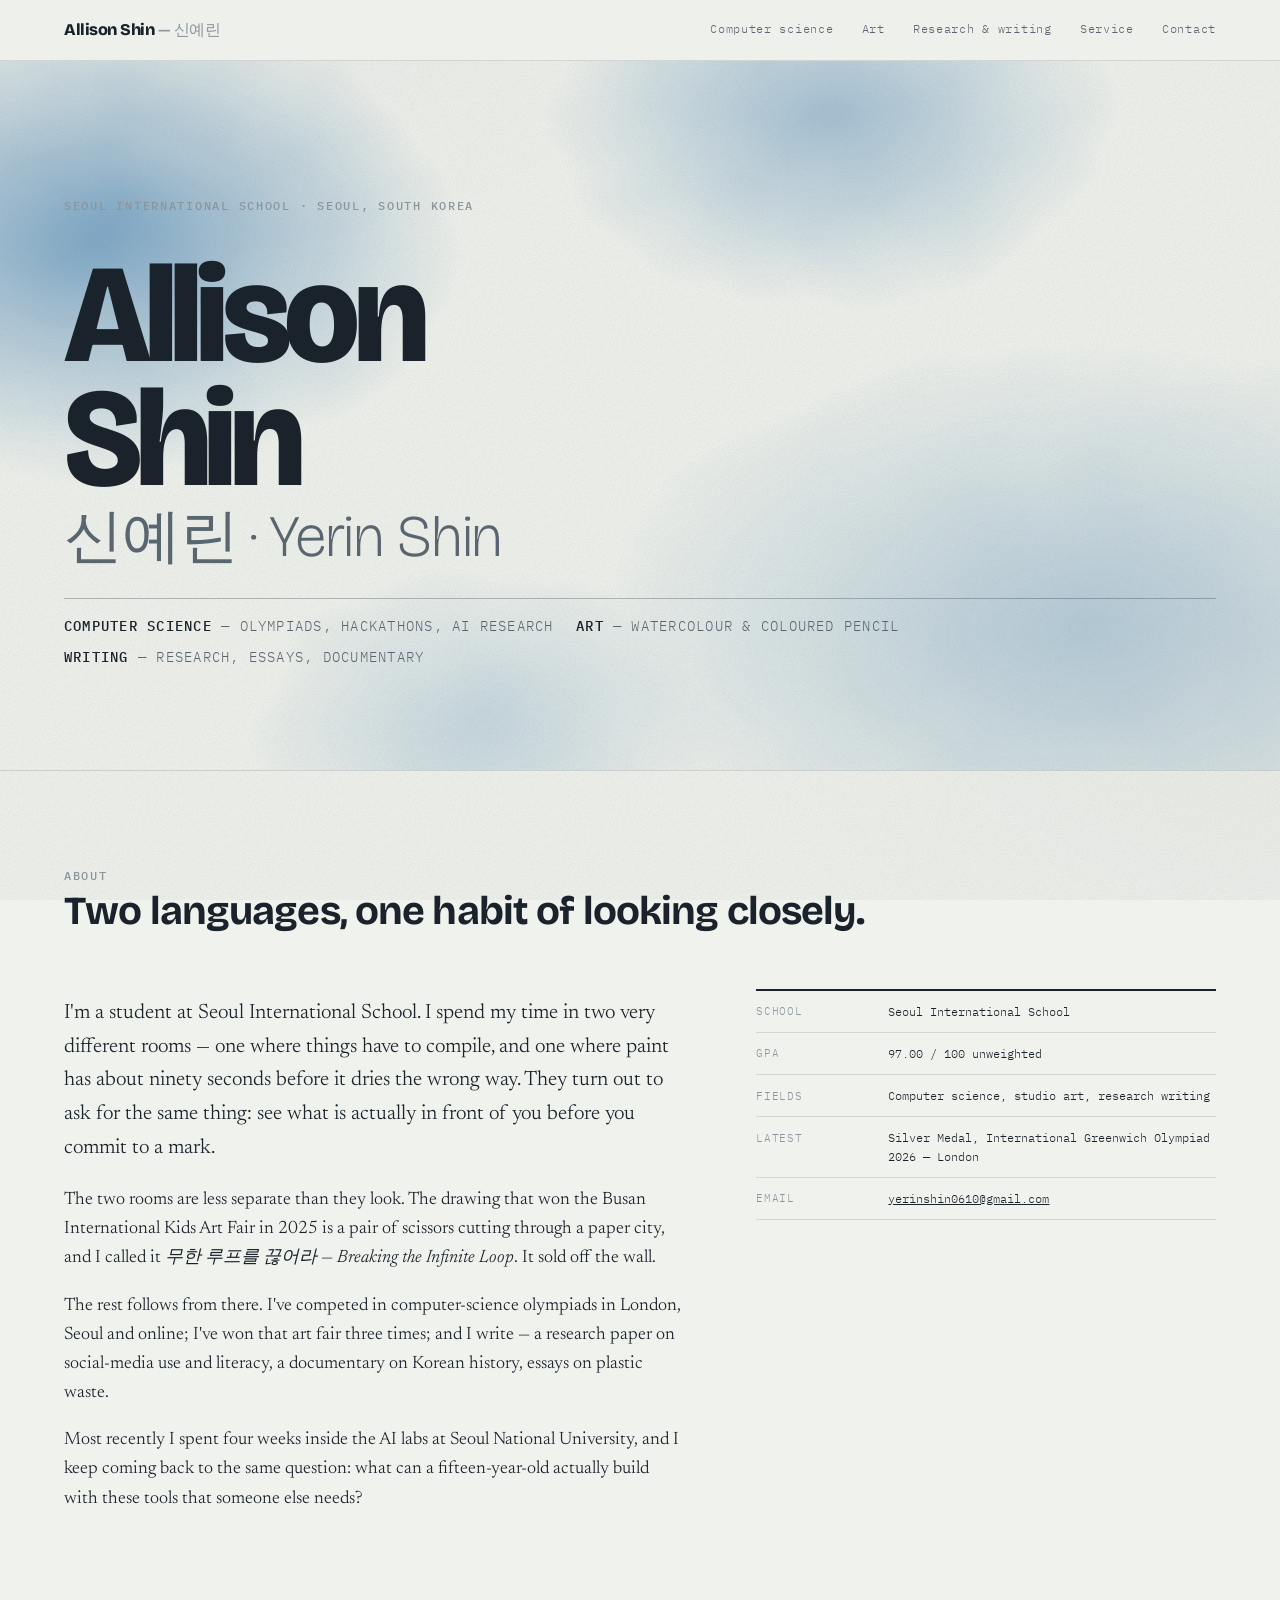
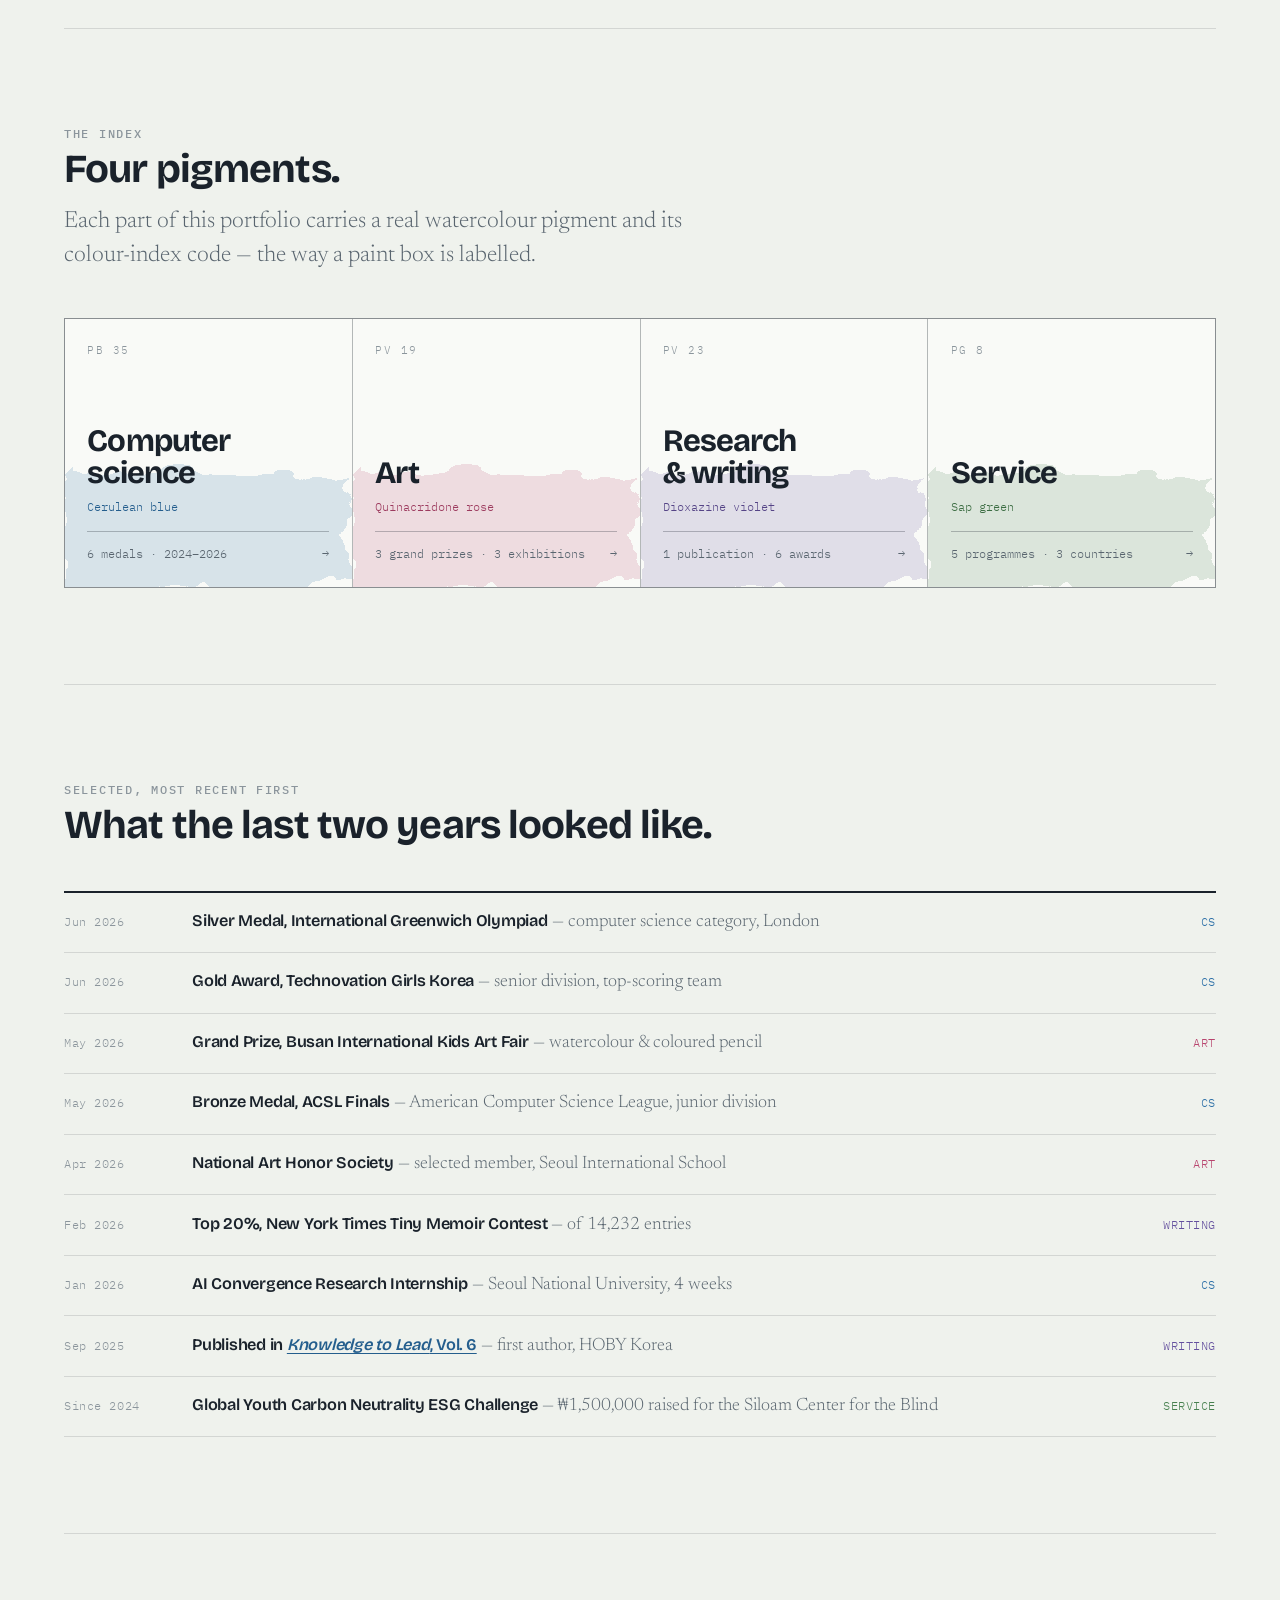
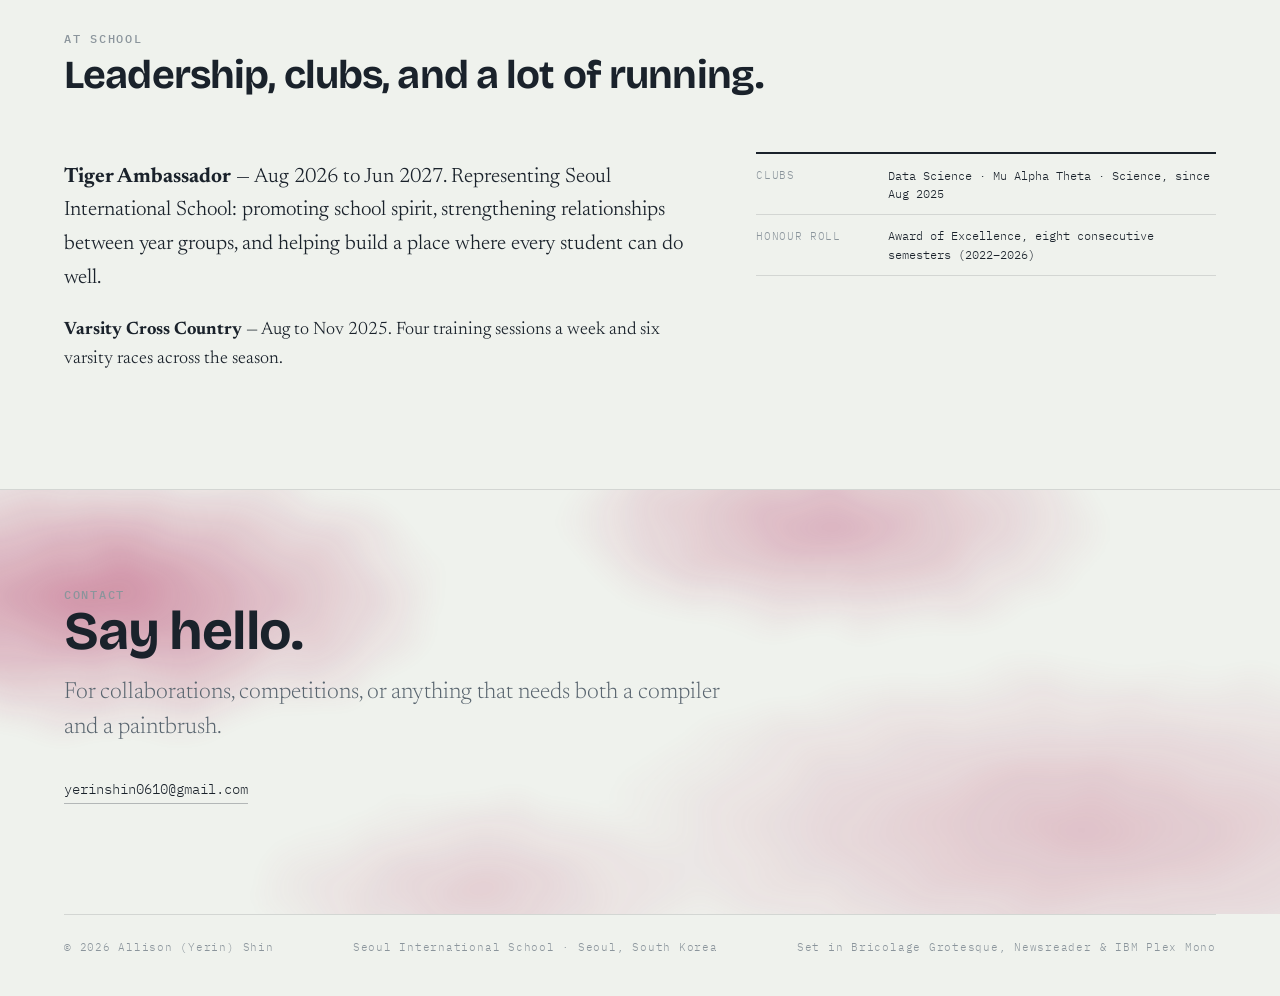
==== commit bb73aa1b: "Rebuild portfolio as a hand-written static site Replace the Bootstrap/AOS template with plain HTML, " ====
--- a/index.html
+++ b/index.html
@@ -1,1177 +1,198 @@
 <!DOCTYPE html>
 <html lang="en">
-  <head>
-    <meta charset="utf-8" />
-    <meta content="width=device-width, initial-scale=1.0" name="viewport" />
-    <title>Allison Shin's Website</title>
-    <meta content="" name="description" />
-    <meta content="" name="keywords" />
+<head>
+<meta charset="utf-8">
+<meta name="viewport" content="width=device-width, initial-scale=1">
+<title>Allison (Yerin) Shin — computer science, art &amp; writing</title>
+<meta name="description" content="Portfolio of Allison (Yerin) Shin: computer science olympiads, watercolour painting, research writing and service work. Seoul International School.">
+<meta name="author" content="Allison (Yerin) Shin">
+<meta property="og:type" content="website">
+<meta property="og:title" content="Allison (Yerin) Shin — computer science, art & writing">
+<meta property="og:description" content="Computer science olympiads, watercolour painting, research writing and service. Seoul International School.">
+<meta name="theme-color" content="#eff2ed">
+<link rel="icon" href="favicon.svg" type="image/svg+xml">
+<link rel="preconnect" href="https://fonts.googleapis.com">
+<link rel="preconnect" href="https://fonts.gstatic.com" crossorigin>
+<link href="https://fonts.googleapis.com/css2?family=Bricolage+Grotesque:opsz,wdth,wght@12..96,75..100,200..800&family=IBM+Plex+Mono:wght@400;500&family=Newsreader:opsz,wght@6..72,200..600&display=swap" rel="stylesheet">
+<link rel="stylesheet" href="assets/css/style.css">
+</head>
+<body data-pigment="cs">
 
-    <!-- Favicons -->
-    <link href="assets/img/favicon.png" rel="icon" />
-    <link href="assets/img/apple-touch-icon.png" rel="apple-touch-icon" />
+<!-- SVG filter: gives every pigment field a soft, irregular watercolour edge -->
+<svg width="0" height="0" aria-hidden="true" focusable="false" style="position:absolute">
+  <filter id="bleed" x="-20%" y="-20%" width="140%" height="140%" color-interpolation-filters="sRGB">
+    <feTurbulence type="fractalNoise" baseFrequency="0.013 0.019" numOctaves="4" seed="7" result="noise"/>
+    <feDisplacementMap in="SourceGraphic" in2="noise" scale="46" xChannelSelector="R" yChannelSelector="G"/>
+  </filter>
+</svg>
 
-    <!-- Fonts -->
-    <link href="https://fonts.googleapis.com" rel="preconnect" />
-    <link href="https://fonts.gstatic.com" rel="preconnect" crossorigin />
-    <link
-      href="https://fonts.googleapis.com/css2?family=Roboto:ital,wght@0,100;0,300;0,400;0,500;0,700;0,900;1,100;1,300;1,400;1,500;1,700;1,900&family=Poppins:ital,wght@0,100;0,200;0,300;0,400;0,500;0,600;0,700;0,800;0,900;1,100;1,200;1,300;1,400;1,500;1,600;1,700;1,800;1,900&family=Raleway:ital,wght@0,100;0,200;0,300;0,400;0,500;0,600;0,700;0,800;0,900;1,100;1,200;1,300;1,400;1,500;1,600;1,700;1,800;1,900&display=swap"
-      rel="stylesheet"
-    />
+<a class="skip" href="#main">Skip to content</a>
 
-    <!-- Vendor CSS Files -->
-    <link
-      href="assets/vendor/bootstrap/css/bootstrap.min.css"
-      rel="stylesheet"
-    />
-    <link
-      href="assets/vendor/bootstrap-icons/bootstrap-icons.css"
-      rel="stylesheet"
-    />
-    <link href="assets/vendor/aos/aos.css" rel="stylesheet" />
-    <link
-      href="assets/vendor/glightbox/css/glightbox.min.css"
-      rel="stylesheet"
-    />
-    <link href="assets/vendor/swiper/swiper-bundle.min.css" rel="stylesheet" />
+<header class="masthead">
+  <div class="shell masthead__inner">
+    <a class="wordmark" href="index.html">Allison Shin <span>— 신예린</span></a>
+    <nav class="nav" aria-label="Sections">
+      <a href="computer-science.html">Computer&nbsp;science</a>
+      <a href="art.html">Art</a>
+      <a href="writing.html">Research&nbsp;&amp;&nbsp;writing</a>
+      <a href="service.html">Service</a>
+      <a href="index.html#contact">Contact</a>
+    </nav>
+  </div>
+</header>
 
-    <!-- Main CSS File -->
-    <link href="assets/css/main.css" rel="stylesheet" />
+<main id="main">
 
-    <!-- =======================================================
-  * Template Name: iPortfolio
-  * Template URL: https://bootstrapmade.com/iportfolio-bootstrap-portfolio-websites-template/
-  * Updated: Jun 29 2024 with Bootstrap v5.3.3
-  * Author: BootstrapMade.com
-  * License: https://bootstrapmade.com/license/
-  ======================================================== -->
-  </head>
+  <!-- ── hero ─────────────────────────────────────────────── -->
+  <section class="hero">
+    <div class="wash"></div>
+    <div class="shell hero__inner">
+      <p class="eyebrow">Seoul International School · Seoul, South Korea</p>
+      <h1 class="hero__name">Allison<br>Shin<em>신예린 · Yerin Shin</em></h1>
+      <p class="hero__strap">
+        <span><b>Computer science</b> — olympiads, hackathons, AI research</span>
+        <span><b>Art</b> — watercolour &amp; coloured pencil</span>
+        <span><b>Writing</b> — research, essays, documentary</span>
+      </p>
+    </div>
+  </section>
 
-  <body class="index-page">
-    <header id="header" class="header dark-background d-flex flex-column">
-      <i class="header-toggle d-xl-none bi bi-list"></i>
+  <!-- ── about ────────────────────────────────────────────── -->
+  <section class="shell band" id="about">
+    <div class="band__head" data-reveal>
+      <p class="eyebrow">About</p>
+      <h2>Two languages, one habit of looking closely.</h2>
+    </div>
+    <div class="about" data-reveal>
+      <div class="stack">
+        <p>I'm a student at Seoul International School. I spend my time in two very different
+        rooms — one where things have to compile, and one where paint has about ninety seconds
+        before it dries the wrong way. They turn out to ask for the same thing: see what is
+        actually in front of you before you commit to a mark.</p>
+        <p>The two rooms are less separate than they look. The drawing that won the Busan
+        International Kids Art Fair in 2025 is a pair of scissors cutting through a paper city,
+        and I called it <em>무한 루프를 끊어라</em> — <em>Breaking the Infinite Loop</em>. It sold
+        off the wall.</p>
+        <p>The rest follows from there. I've competed in computer-science olympiads in London,
+        Seoul and online; I've won that art fair three times; and I write — a research paper on
+        social-media use and literacy, a documentary on Korean history, essays on plastic waste.</p>
+        <p>Most recently I spent four weeks inside the AI labs at Seoul National University,
+        and I keep coming back to the same question: what can a fifteen-year-old actually
+        build with these tools that someone else needs?</p>
+      </div>
+      <dl class="factsheet">
+        <div><dt>School</dt><dd>Seoul International School</dd></div>
+        <div><dt>GPA</dt><dd>97.00 / 100 unweighted</dd></div>
+        <div><dt>Fields</dt><dd>Computer science, studio art, research writing</dd></div>
+        <div><dt>Latest</dt><dd>Silver Medal, International Greenwich Olympiad 2026 — London</dd></div>
+        <div><dt>Email</dt><dd><a href="mailto:yerinshin0610@gmail.com">yerinshin0610@gmail.com</a></dd></div>
+      </dl>
+    </div>
+  </section>
 
-      <div class="profile-img">
-        <img
-          src="assets/img/profile.jpeg"
-          alt=""
-          class="img-fluid rounded-circle"
-        />
-      </div>
+  <!-- ── pigment index ────────────────────────────────────── -->
+  <section class="shell band" id="work">
+    <div class="band__head" data-reveal>
+      <p class="eyebrow">The index</p>
+      <h2>Four pigments.</h2>
+      <p class="lede" style="margin-top:.9rem">Each part of this portfolio carries a real
+      watercolour pigment and its colour-index code — the way a paint box is labelled.</p>
+    </div>
+    <div class="index-grid" data-reveal>
 
-      <a
-        href="index.html"
-        class="logo d-flex align-items-center justify-content-center"
-      >
-        <!-- Uncomment the line below if you also wish to use an image logo -->
-        <!-- <img src="assets/img/logo.png" alt=""> -->
-        <h1 class="sitename">Allison Shin</h1>
+      <a class="swatch" data-pigment="cs" href="computer-science.html">
+        <span class="swatch__code">PB 35</span>
+        <span class="swatch__name">Computer<br>science</span>
+        <span class="swatch__pigment">Cerulean blue</span>
+        <span class="swatch__count"><span>6 medals · 2024–2026</span><span aria-hidden="true">→</span></span>
       </a>
 
-      <nav id="navmenu" class="navmenu">
-        <ul>
-          <li>
-            <a href="#hero" class="active"
-              ><i class="bi bi-house navicon"></i>Home</a
-            >
-          </li>
-          <li>
-            <a href="#about"><i class="bi bi-person navicon"></i> About</a>
-          </li>
-          <li>
-            <a href="#skills"><i class="bi bi-person navicon"></i> Skills</a>
-          </li>
-          <li>
-            <a href="#projects"><i class="bi bi-code-slash navicon"></i> Projects</a>
-          </li>
-          <li>
-            <a href="#Activities"
-              ><i class="bi bi-file-earmark-text navicon"></i> Activities</a
-            >
-          </li>
-          <li>
-            <a href="#stories"><i class="bi bi-images navicon"></i> Stories</a>
-          </li>
-          <li>
-            <a href="#portfolio"
-              ><i class="bi bi-envelope navicon"></i> Gallery</a
-            >
-          </li>
-          <li>
-            <a href="#contact"><i class="bi bi-envelope navicon"></i> Contact</a>
-          </li>
-        </ul>
-      </nav>
-    </header>
+      <a class="swatch" data-pigment="art" href="art.html">
+        <span class="swatch__code">PV 19</span>
+        <span class="swatch__name">Art</span>
+        <span class="swatch__pigment">Quinacridone rose</span>
+        <span class="swatch__count"><span>3 grand prizes · 3 exhibitions</span><span aria-hidden="true">→</span></span>
+      </a>
 
-    <main class="main">
-      <!-- Hero Section -->
-      <section id="hero" class="hero section dark-background">
-        <img
-          src="assets/img/profile2.jpeg"
-          alt=""
-          data-aos="fade-in"
-          class=""
-        />
+      <a class="swatch" data-pigment="writing" href="writing.html">
+        <span class="swatch__code">PV 23</span>
+        <span class="swatch__name">Research<br>&amp; writing</span>
+        <span class="swatch__pigment">Dioxazine violet</span>
+        <span class="swatch__count"><span>1 publication · 6 awards</span><span aria-hidden="true">→</span></span>
+      </a>
 
-        <div class="container" data-aos="fade-up" data-aos-delay="100">
-          <h2>Allison Shin</h2>
-          <p>
-            I'm
-            <span
-              class="typed"
-              data-typed-items="Student, Developer, Researcher, Artist"
-            ></span
-            ><span
-              class="typed-cursor typed-cursor--blink"
-              aria-hidden="true"
-            ></span
-            ><span
-              class="typed-cursor typed-cursor--blink"
-              aria-hidden="true"
-            ></span>
-          </p>
-        </div>
-      </section>
-      <!-- /Hero Section -->
+      <a class="swatch" data-pigment="service" href="service.html">
+        <span class="swatch__code">PG 8</span>
+        <span class="swatch__name">Service</span>
+        <span class="swatch__pigment">Sap green</span>
+        <span class="swatch__count"><span>5 programmes · 3 countries</span><span aria-hidden="true">→</span></span>
+      </a>
 
-      <!-- About Section -->
-      <section id="about" class="about section">
-        <!-- Section Title -->
-        <div class="container section-title" data-aos="fade-up">
-          <h2>About</h2>
-          <p>
-            Hi, my name is Allison (Yerin) Shin and I am a 9th grade student at Seoul International School in Seoul, South Korea.
-            I enjoy building real-world projects through computer science and robotics, and I also love creating through art and writing.
-            Recently, I’ve focused on research, data analysis, and clear communication—turning ideas into work I can share with others.
-          </p>
-        </div>
-        <!-- End Section Title -->
+    </div>
+  </section>
 
-        <div class="container" data-aos="fade-up" data-aos-delay="100">
-          <div class="row gy-4 justify-content-center">
-            <div class="col-lg-4">
-              <img src="assets/img/profile.jpeg" class="img-fluid" alt="" />
-            </div>
-            <div class="col-lg-8 content">
-              <h2>Student, Athlete and Creator</h2>
-              <p class="fst-italic py-3">
-                I enjoy exploring both academics and activities outside the
-                classroom. From cross country meets to coding projects and even
-                publishing my own storybook, I always try to learn new things
-                and challenge myself.
-              </p>
-              <div class="row">
-                <div class="col-lg-6">
-                  <ul>
-                    <li>
-                      <i class="bi bi-chevron-right"></i>
-                      <strong>School:</strong> <span>Seoul International School</span>
-                    </li>
-                    <li>
-                      <i class="bi bi-chevron-right"></i>
-                      <strong>Instrument:</strong> <span>N/A</span>
-                    </li>
-                    <li>
-                      <i class="bi bi-chevron-right"></i>
-                      <strong>Creativity:</strong> <span>Writing</span>
-                    </li>
-                  </ul>
-                </div>
-                <div class="col-lg-6">
-                  <ul>
-                    <li>
-                      <i class="bi bi-chevron-right"></i>
-                      <strong>Grade:</strong> <span>G9</span>
-                    </li>
-                    <li>
-                      <i class="bi bi-chevron-right"></i>
-                      <strong>STEM:</strong> <span>Computer Science</span>
-                    </li>
-                    <li>
-                      <i class="bi bi-chevron-right"></i>
-                      <strong>Sports:</strong> <span>Cross Country</span>
-                    </li>
-                  </ul>
-                </div>
-              </div>
+  <!-- ── recent ───────────────────────────────────────────── -->
+  <section class="shell band" id="recent">
+    <div class="band__head" data-reveal>
+      <p class="eyebrow">Selected, most recent first</p>
+      <h2>What the last two years looked like.</h2>
+    </div>
+    <ul class="recent" data-reveal>
+      <li><time datetime="2026-06">Jun 2026</time><span><strong>Silver Medal, International Greenwich Olympiad</strong> <span class="detail">— computer science category, London</span></span><span class="recent__cat" style="--dot:var(--cerulean)">CS</span></li>
+      <li><time datetime="2026-06">Jun 2026</time><span><strong>Gold Award, Technovation Girls Korea</strong> <span class="detail">— senior division, top-scoring team</span></span><span class="recent__cat" style="--dot:var(--cerulean)">CS</span></li>
+      <li><time datetime="2026-05">May 2026</time><span><strong>Grand Prize, Busan International Kids Art Fair</strong> <span class="detail">— watercolour &amp; coloured pencil</span></span><span class="recent__cat" style="--dot:var(--rose)">Art</span></li>
+      <li><time datetime="2026-05">May 2026</time><span><strong>Bronze Medal, ACSL Finals</strong> <span class="detail">— American Computer Science League, junior division</span></span><span class="recent__cat" style="--dot:var(--cerulean)">CS</span></li>
+      <li><time datetime="2026-04">Apr 2026</time><span><strong>National Art Honor Society</strong> <span class="detail">— selected member, Seoul International School</span></span><span class="recent__cat" style="--dot:var(--rose)">Art</span></li>
+      <li><time datetime="2026-02">Feb 2026</time><span><strong>Top 20%, New York Times Tiny Memoir Contest</strong> <span class="detail">— of 14,232 entries</span></span><span class="recent__cat" style="--dot:var(--violet)">Writing</span></li>
+      <li><time datetime="2026-01">Jan 2026</time><span><strong>AI Convergence Research Internship</strong> <span class="detail">— Seoul National University, 4 weeks</span></span><span class="recent__cat" style="--dot:var(--cerulean)">CS</span></li>
+      <li><time datetime="2025-09">Sep 2025</time><span><strong>Published in <a class="ext" href="https://www.hobykorea.com/page/v6i1" target="_blank" rel="noopener"><em>Knowledge to Lead</em>, Vol. 6</a></strong> <span class="detail">— first author, HOBY Korea</span></span><span class="recent__cat" style="--dot:var(--violet)">Writing</span></li>
+      <li><time datetime="2025-03">Since 2024</time><span><strong>Global Youth Carbon Neutrality ESG Challenge</strong> <span class="detail">— ₩1,500,000 raised for the Siloam Center for the Blind</span></span><span class="recent__cat" style="--dot:var(--sap)">Service</span></li>
+    </ul>
+  </section>
 
-              <p class="py-3">
-                Creativity is an important part of who I am. I often combine technology and design—whether I’m programming, building prototypes,
-                analyzing data for research, or illustrating and publishing stories.
-              </p>
-            </div>
-          </div>
-        </div>
-      </section>
-      <!-- /About Section -->
+  <!-- ── school ───────────────────────────────────────────── -->
+  <section class="shell band" id="school">
+    <div class="band__head" data-reveal>
+      <p class="eyebrow">At school</p>
+      <h2>Leadership, clubs, and a lot of running.</h2>
+    </div>
+    <div class="about" data-reveal>
+      <div class="stack">
+        <p><strong>Tiger Ambassador</strong> — Aug 2026 to Jun 2027. Representing Seoul International
+        School: promoting school spirit, strengthening relationships between year groups, and helping
+        build a place where every student can do well.</p>
+        <p><strong>Varsity Cross Country</strong> — Aug to Nov 2025. Four training sessions a week and
+        six varsity races across the season.</p>
+      </div>
+      <dl class="factsheet">
+        <div><dt>Clubs</dt><dd>Data Science · Mu Alpha Theta · Science, since Aug 2025</dd></div>
+        <div><dt>Honour roll</dt><dd>Award of Excellence, eight consecutive semesters (2022–2026)</dd></div>
+      </dl>
+    </div>
+  </section>
 
-      <!-- Skills Section -->
-      <section id="skills" class="skills section light-background">
-        <!-- Section Title -->
-        <div class="container section-title" data-aos="fade-up">
-          <h2>Skills</h2>
-          <p>
-            My skills reflect both my academic interests and personal passions. I enjoy coding, research, and presenting my work clearly,
-            while also staying active through sports and creative projects.
-          </p>
-        </div>
-        <!-- End Section Title -->
+  <!-- ── contact ──────────────────────────────────────────── -->
+  <section class="band contact" id="contact" style="--pigment:var(--rose)">
+    <div class="wash" style="opacity:.5"></div>
+    <div class="shell contact__inner" data-reveal>
+      <p class="eyebrow">Contact</p>
+      <h2>Say hello.</h2>
+      <p class="lede" style="margin-top:1rem">For collaborations, competitions, or anything
+      that needs both a compiler and a paintbrush.</p>
+      <p class="contact__links">
+        <a href="mailto:yerinshin0610@gmail.com">yerinshin0610@gmail.com</a>
+      </p>
+    </div>
+  </section>
 
-        <div class="container" data-aos="fade-up" data-aos-delay="100">
-          <div class="row skills-content skills-animation">
-            <div class="col-lg-6">
-              <div class="progress">
-                <span class="skill"
-                  ><span>Java & Android</span> <i class="val">85%</i></span
-                >
-                <div class="progress-bar-wrap">
-                  <div
-                    class="progress-bar"
-                    role="progressbar"
-                    aria-valuenow="85"
-                    aria-valuemin="0"
-                    aria-valuemax="100"
-                  ></div>
-                </div>
-              </div>
+</main>
 
-              <div class="progress">
-                <span class="skill"
-                  ><span>Python & Data Analysis</span> <i class="val">80%</i></span
-                >
-                <div class="progress-bar-wrap">
-                  <div
-                    class="progress-bar"
-                    role="progressbar"
-                    aria-valuenow="80"
-                    aria-valuemin="0"
-                    aria-valuemax="100"
-                  ></div>
-                </div>
-              </div>
+<footer class="shell colophon">
+  <span>© 2026 Allison (Yerin) Shin</span>
+  <span>Seoul International School · Seoul, South Korea</span>
+  <span>Set in Bricolage Grotesque, Newsreader &amp; IBM Plex Mono</span>
+</footer>
 
-              <div class="progress">
-                <span class="skill"
-                  ><span>Robotics & Prototyping</span>
-                  <i class="val">80%</i></span
-                >
-                <div class="progress-bar-wrap">
-                  <div
-                    class="progress-bar"
-                    role="progressbar"
-                    aria-valuenow="80"
-                    aria-valuemin="0"
-                    aria-valuemax="100"
-                  ></div>
-                </div>
-              </div>
-              <div class="progress">
-                <span class="skill"
-                  ><span>Firebase & APIs</span> <i class="val">75%</i></span
-                >
-                <div class="progress-bar-wrap">
-                  <div
-                    class="progress-bar"
-                    role="progressbar"
-                    aria-valuenow="75"
-                    aria-valuemin="0"
-                    aria-valuemax="100"
-                  ></div>
-                </div>
-              </div>
-            </div>
-
-            <div class="col-lg-6">
-              <div class="progress">
-                <span class="skill"
-                  ><span>Cross Country (Varsity)</span> <i class="val">90%</i></span
-                >
-                <div class="progress-bar-wrap">
-                  <div
-                    class="progress-bar"
-                    role="progressbar"
-                    aria-valuenow="90"
-                    aria-valuemin="0"
-                    aria-valuemax="100"
-                  ></div>
-                </div>
-              </div>
-
-              <div class="progress">
-                <span class="skill"
-                  ><span>Public Speaking & Presentation</span> <i class="val">80%</i></span
-                >
-                <div class="progress-bar-wrap">
-                  <div
-                    class="progress-bar"
-                    role="progressbar"
-                    aria-valuenow="80"
-                    aria-valuemin="0"
-                    aria-valuemax="100"
-                  ></div>
-                </div>
-              </div>
-
-              <div class="progress">
-                <span class="skill"
-                  ><span>Writing & Publication</span>
-                  <i class="val">85%</i></span
-                >
-                <div class="progress-bar-wrap">
-                  <div
-                    class="progress-bar"
-                    role="progressbar"
-                    aria-valuenow="85"
-                    aria-valuemin="0"
-                    aria-valuemax="100"
-                  ></div>
-                </div>
-              </div>
-            </div>
-          </div>
-        </div>
-      </section>
-      <!-- /Skills Section -->
-
-      <!-- Projects Section -->
-<section id="projects" class="services section">
-  <div class="container section-title" data-aos="fade-up">
-    <h2>Projects</h2>
-    <p>
-      Selected projects that highlight my interests in Android development, AI, and real-world problem-solving.
-    </p>
-  </div>
-
-  <div class="container">
-    <div class="row gy-4">
-      <div
-        class="col-lg-4 col-md-6 service-item d-flex"
-        data-aos="fade-up"
-        data-aos-delay="100"
-      >
-        <div class="icon flex-shrink-0"><i class="bi bi-phone"></i></div>
-        <div>
-          <h4 class="title">Alerti-fi / AlertiQ</h4>
-          <p class="description">
-            An Android safety app that detects potential vehicle accidents using on-device sensor signals and generates structured incident reports.
-          </p>
-          <ul style="margin: 0; padding-left: 18px">
-            <li>Android (Java), sensor data logging, and visualization</li>
-            <li>Model integration + evaluation mindset (reducing false alerts)</li>
-            <li>Planned features: automated report drafting + safer routing around hazards</li>
-          </ul>
-        </div>
-      </div>
-
-      <div
-        class="col-lg-4 col-md-6 service-item d-flex"
-        data-aos="fade-up"
-        data-aos-delay="200"
-      >
-        <div class="icon flex-shrink-0"><i class="bi bi-graph-up"></i></div>
-        <div>
-          <h4 class="title">Research Visualization</h4>
-          <p class="description">
-            Built charts and summaries to communicate findings clearly for conferences and publications.
-          </p>
-          <ul style="margin: 0; padding-left: 18px">
-            <li>Data cleaning and trend analysis</li>
-            <li>Visual storytelling for presentations</li>
-            <li>Writing: concise abstracts and evidence-based conclusions</li>
-          </ul>
-        </div>
-      </div>
-
-      <div
-        class="col-lg-4 col-md-6 service-item d-flex"
-        data-aos="fade-up"
-        data-aos-delay="300"
-      >
-        <div class="icon flex-shrink-0"><i class="bi bi-shield-check"></i></div>
-        <div>
-          <h4 class="title">Community + ESG Work</h4>
-          <p class="description">
-            Organized campaigns and service activities with measurable outcomes and consistent follow-through.
-          </p>
-          <ul style="margin: 0; padding-left: 18px">
-            <li>Fundraising and outreach planning</li>
-            <li>Sustainability campaign content</li>
-            <li>Team coordination and documentation</li>
-          </ul>
-        </div>
-      </div>
-    </div>
-  </div>
-</section>
-<!-- /Projects Section -->
-
-      <!-- Resume Section -->
-      <section id="Activities" class="resume section">
-        <div class="container" data-aos="fade-up">
-          <div class="section-title">
-            <h2>Extracurricular Activities</h2>
-            <p>Highlights across athletics, STEM projects, research, and community impact.</p>
-          </div>
-
-          <div class="timeline-container">
-            <div class="row timeline-row align-items-center">
-              <div class="col-md-4 timeline-left">
-                <h4>Cross Country</h4>
-                <span class="date">Aug 2025 – Nov 2025</span>
-              </div>
-
-              <div class="col-md-2 text-center">
-                <div class="timeline-icon-box">
-                  <i class="bi bi-controller"></i>
-                </div>
-              </div>
-
-              <div class="col-md-6 timeline-right">
-                <h4>Seoul International School (Varsity)</h4>
-                <p>
-                  <em>Attended training sessions four times weekly and competed in varsity races.</em>
-                </p>
-                <ul>
-                  <li>
-                    Participated in 6 varsity races, demonstrating stamina and commitment throughout the season.
-                  </li>
-                  <li>
-                    Built endurance and speed through consistent practice and goal-based training.
-                  </li>
-                </ul>
-              </div>
-            </div>
-
-            <div class="row timeline-row align-items-center">
-              <div class="col-md-4 timeline-left">
-                <h4>Coding & App Development</h4>
-                <span class="date">2023 – Present</span>
-              </div>
-
-              <div class="col-md-2 text-center">
-                <div class="timeline-icon-box">
-                  <i class="bi bi-robot"></i>
-                </div>
-              </div>
-
-              <div class="col-md-6 timeline-right">
-                <h4>Personal Projects (Android + AI)</h4>
-                <p>
-                  <em>Builds Android apps and prototypes, combining programming with practical problem-solving.</em>
-                </p>
-                <ul>
-                  <li>
-                    Developed app features using Java/Android and experimented with data-driven models.
-                  </li>
-                  <li>
-                    Improved usability through iterative testing, debugging, and clear documentation.
-                  </li>
-                </ul>
-              </div>
-            </div>
-
-            <div class="row timeline-row align-items-center">
-              <div class="col-md-4 timeline-left">
-                <h4>Research & Publication</h4>
-                <span class="date">Sep 2025</span>
-              </div>
-
-              <div class="col-md-2 text-center">
-                <div class="timeline-icon-box">
-                  <i class="bi bi-pencil-fill"></i>
-                </div>
-              </div>
-
-              <div class="col-md-6 timeline-right">
-                <h4>HOBY Korea International Young Scholars Conference</h4>
-                <ul>
-                  <li>Published “Social Media Usage and Literacy” in Knowledge to Lead (Vol. 6, Issue 1) as first author.</li>
-                  <li>Presented findings at the international conference with positive evaluation for analytical rigor and clarity.</li>
-                  <li>Used AI-assisted data visualization to compare long-term datasets on social media growth and literacy trends.</li>
-                </ul>
-              </div>
-            </div>
-
-            <div class="row timeline-row align-items-center">
-              <div class="col-md-4 timeline-left">
-                <h4>Community Service</h4>
-                <span class="date">Mar 2024 – Present</span>
-              </div>
-
-              <div class="col-md-2 text-center">
-                <div class="timeline-icon-box">
-                  <i class="bi bi-heart-fill"></i>
-                </div>
-              </div>
-
-              <div class="col-md-6 timeline-right">
-                <h4>ESG Challenge & Youth Volunteering</h4>
-                <p>
-                  <em>Fundraising, sustainability campaigns, and childcare volunteering.</em>
-                </p>
-                <ul>
-                  <li>Organized a fundraising bazaar and donated 1,500,000 KRW to support underserved communities.</li>
-                  <li>Created campaign content and managed community outreach for plastic-reduction initiatives.</li>
-                  <li>Volunteered as an assistant at a children’s care and learning program during school breaks.</li>
-                </ul>
-              </div>
-            </div>
-          </div>
-        </div>
-      </section>
-      <!-- /Resume Section -->
-
-      <section id="stories" class="services section">
-        <!-- Section Title -->
-        <div class="container section-title" data-aos="fade-up">
-          <h2>My Activities</h2>
-          <p>
-            Here are some of the activities that have shaped who I am. Click on
-            each to read more about my experiences and stories.
-          </p>
-        </div>
-        <!-- End Section Title -->
-
-        <div class="container">
-          <div class="row gy-4">
-            <div
-              class="col-lg-4 col-md-6 service-item d-flex"
-              data-aos="fade-up"
-              data-aos-delay="100"
-            >
-              <div class="icon flex-shrink-0">
-                <i class="bi bi-trophy"></i>
-              </div>
-              <div>
-                <h4 class="title">
-                  <a href="crosscountry.html" class="stretched-link"
-                    >Crosscountry Journey</a
-                  >
-                </h4>
-                <p class="description">
-                  From consistent training to varsity races, cross country has taught me discipline, endurance, and goal-setting.
-                </p>
-              </div>
-            </div>
-
-            <div
-              class="col-lg-4 col-md-6 service-item d-flex"
-              data-aos="fade-up"
-              data-aos-delay="200"
-            >
-              <div class="icon flex-shrink-0"><i class="bi bi-robot"></i></div>
-              <div>
-                <h4 class="title">
-                  <a href="science.html" class="stretched-link"
-                    >Science and Math</a
-                  >
-                </h4>
-                <p class="description">
-                  I enjoy building projects, learning programming, and exploring how data and technology can solve real-world problems.
-                </p>
-              </div>
-            </div>
-
-            <div
-              class="col-lg-4 col-md-6 service-item d-flex"
-              data-aos="fade-up"
-              data-aos-delay="300"
-            >
-              <div class="icon flex-shrink-0"><i class="bi bi-book"></i></div>
-              <div>
-                <h4 class="title">
-                  <a href="writing.html" class="stretched-link"
-                    >Research and Academic Papers</a
-                  >
-                </h4>
-                <p class="description">
-                  I wrote academic and research papers for competitions like HOBY
-                </p>
-              </div>
-            </div>
-
-            <div
-              class="col-lg-4 col-md-6 service-item d-flex"
-              data-aos="fade-up"
-              data-aos-delay="400"
-            >
-              <div class="icon flex-shrink-0">
-                <i class="bi bi-music-note-beamed"></i>
-              </div>
-              <div>
-                <h4 class="title">
-                  <a href="music.html" class="stretched-link"
-                    >Music</a
-                  >
-                </h4>
-                <p class="description">
-                  Not sure yet>
-                </p>
-              </div>
-            </div>
-
-            <div
-              class="col-lg-4 col-md-6 service-item d-flex"
-              data-aos="fade-up"
-              data-aos-delay="500"
-            >
-              <div class="icon flex-shrink-0"><i class="bi bi-people"></i></div>
-              <div>
-                <h4 class="title">
-                  <a href="volunteer.html" class="stretched-link"
-                    >Service and Volunteering</a
-                  >
-                </h4>
-                <p class="description">
-                  I value supporting my community through sustainability initiatives, fundraising, and volunteering with youth programs.
-                </p>
-              </div>
-            </div>
-
-            <div
-              class="col-lg-4 col-md-6 service-item d-flex"
-              data-aos="fade-up"
-              data-aos-delay="600"
-            >
-              <div class="icon flex-shrink-0"><i class="bi bi-map"></i></div>
-              <div>
-                <h4 class="title">
-                  <a href="adventure.html" class="stretched-link"
-                    >Adventures and Experiences</a
-                  >
-                </h4>
-                <p class="description">
-                  Exploring science museums, presenting research, and joining academic programs
-                  helped shape how I see the world and communicate ideas.
-                </p>
-              </div>
-            </div>
-          </div>
-        </div>
-      </section>
-
-      <!-- Portfolio Section -->
-      <section id="portfolio" class="portfolio section light-background">
-        <!-- Section Title -->
-        <div class="container section-title" data-aos="fade-up">
-          <h2>Gallery</h2>
-          <p>
-            Photos and moments from sports, STEM experiences, extracurriculars, and community service.
-          </p>
-        </div>
-        <!-- End Section Title -->
-
-        <div class="container">
-          <div
-            class="isotope-layout"
-            data-default-filter="*"
-            data-layout="masonry"
-            data-sort="original-order"
-          >
-            <ul
-              class="portfolio-filters isotope-filters"
-              data-aos="fade-up"
-              data-aos-delay="100"
-            >
-              <li data-filter="*" class="filter-active">All</li>
-              <li data-filter=".filter-sports">Sports</li>
-              <li data-filter=".filter-science">Science</li>
-              <li data-filter=".filter-extracurricular">Extracurricular</li>
-              <li data-filter=".filter-service">Community Service</li>
-            </ul>
-
-            <!-- End Portfolio Filters -->
-
-            <div
-              class="row gy-4 isotope-container"
-              data-aos="fade-up"
-              data-aos-delay="200"
-            >
-              <div
-                class="col-lg-4 col-md-6 portfolio-item isotope-item filter-sports"
-              >
-                <video
-                  class="img-fluid"
-                  style="width: 100%; border-radius: 8px"
-                  controls
-                  preload="metadata"
-                >
-                  <source
-                    src="assets/img/sports/basketball/basketball1.mp4"
-                    type="video/mp4"
-                  />
-                  Your browser does not support the video tag.
-                </video>
-              </div>
-              <div
-                class="col-lg-4 col-md-6 portfolio-item isotope-item filter-sports"
-              >
-                <video
-                  class="img-fluid"
-                  style="width: 100%; border-radius: 8px"
-                  controls
-                  preload="metadata"
-                >
-                  <source
-                    src="assets/img/sports/basketball/basketball2.mp4"
-                    type="video/mp4"
-                  />
-                  Your browser does not support the video tag.
-                </video>
-              </div>
-
-              <div
-                class="col-lg-4 col-md-6 portfolio-item isotope-item filter-sports"
-              >
-                <img
-                  src="assets/img/sports/basketball/general/basketball1.jpg"
-                  class="img-fluid"
-                  alt="Sports"
-                />
-              </div>
-
-              <div
-                class="col-lg-4 col-md-6 portfolio-item isotope-item filter-sports"
-              >
-                <img
-                  src="assets/img/sports/basketball/general/basketball1.jpg"
-                  class="img-fluid"
-                  alt="Sports"
-                />
-              </div>
-              <div
-                class="col-lg-4 col-md-6 portfolio-item isotope-item filter-sports"
-              >
-                <img
-                  src="assets/img/sports/basketball/general/basketball2.jpg"
-                  class="img-fluid"
-                  alt="Sports"
-                />
-              </div>
-              <div
-                class="col-lg-4 col-md-6 portfolio-item isotope-item filter-sports"
-              >
-                <img
-                  src="assets/img/sports/basketball/general/basketball_main.jpg"
-                  class="img-fluid"
-                  alt="Sports"
-                />
-              </div>
-              <div
-                class="col-lg-4 col-md-6 portfolio-item isotope-item filter-sports"
-              >
-                <img
-                  src="assets/img/sports/horse/horse1.jpg"
-                  class="img-fluid"
-                  alt="Sports"
-                />
-              </div>
-              <div
-                class="col-lg-4 col-md-6 portfolio-item isotope-item filter-sports"
-              >
-                <img
-                  src="assets/img/sports/horse/horse2.jpg"
-                  class="img-fluid"
-                  alt="Sports"
-                />
-              </div>
-              <div
-                class="col-lg-4 col-md-6 portfolio-item isotope-item filter-sports"
-              >
-                <img
-                  src="assets/img/sports/horse/horse3.jpg"
-                  class="img-fluid"
-                  alt="Sports"
-                />
-              </div>
-              <div
-                class="col-lg-4 col-md-6 portfolio-item isotope-item filter-sports"
-              >
-                <img
-                  src="assets/img/sports/pingpong/pingpong.jpg"
-                  class="img-fluid"
-                  alt="Sports"
-                />
-              </div>
-              <div
-                class="col-lg-4 col-md-6 portfolio-item isotope-item filter-sports"
-              >
-                <img
-                  src="assets/img/sports/taekwondo/1st poom.jpg"
-                  class="img-fluid"
-                  alt="Sports"
-                />
-              </div>
-              <div
-                class="col-lg-4 col-md-6 portfolio-item isotope-item filter-sports"
-              >
-                <img
-                  src="assets/img/sports/taekwondo/2nd poom.jpg"
-                  class="img-fluid"
-                  alt="Sports"
-                />
-              </div>
-
-              <div
-                class="col-lg-4 col-md-6 portfolio-item isotope-item filter-science"
-              >
-                <img
-                  src="assets/img/science/coding/coding_camp.jpg"
-                  class="img-fluid"
-                  alt="Robotics"
-                />
-              </div>
-              <div
-                class="col-lg-4 col-md-6 portfolio-item isotope-item filter-science"
-              >
-                <img
-                  src="assets/img/science/forest/forest1.jpg"
-                  class="img-fluid"
-                  alt="Robotics"
-                />
-              </div>
-              <div
-                class="col-lg-4 col-md-6 portfolio-item isotope-item filter-science"
-              >
-                <img
-                  src="assets/img/science/forest/forest2.jpg"
-                  class="img-fluid"
-                  alt="Robotics"
-                />
-              </div>
-              <div
-                class="col-lg-4 col-md-6 portfolio-item isotope-item filter-science"
-              >
-                <img
-                  src="assets/img/science/gwacheon/gwacheon1-1.jpg"
-                  class="img-fluid"
-                  alt="Robotics"
-                />
-              </div>
-              <div
-                class="col-lg-4 col-md-6 portfolio-item isotope-item filter-science"
-              >
-                <img
-                  src="assets/img/science/gwacheon/gwacheon1-2.jpg"
-                  class="img-fluid"
-                  alt="Robotics"
-                />
-              </div>
-              <div
-                class="col-lg-4 col-md-6 portfolio-item isotope-item filter-science"
-              >
-                <img
-                  src="assets/img/science/gwacheon/gwacheon2-1.jpg"
-                  class="img-fluid"
-                  alt="Robotics"
-                />
-              </div>
-              <div
-                class="col-lg-4 col-md-6 portfolio-item isotope-item filter-science"
-              >
-                <img
-                  src="assets/img/science/gwacheon/gwacheon2-2.jpg"
-                  class="img-fluid"
-                  alt="Robotics"
-                />
-              </div>
-
-              <div
-                class="col-lg-4 col-md-6 portfolio-item isotope-item filter-extracurricular"
-              >
-                <img
-                  src="assets/img/EC/book/book1.jpg"
-                  class="img-fluid"
-                  alt="Storybook"
-                />
-              </div>
-              <div
-                class="col-lg-4 col-md-6 portfolio-item isotope-item filter-extracurricular"
-              >
-                <img
-                  src="assets/img/EC/book/book2.jpg"
-                  class="img-fluid"
-                  alt="Storybook"
-                />
-              </div>
-              <div
-                class="col-lg-4 col-md-6 portfolio-item isotope-item filter-extracurricular"
-              >
-                <img
-                  src="assets/img/EC/book/book3.jpg"
-                  class="img-fluid"
-                  alt="Storybook"
-                />
-              </div>
-              <div
-                class="col-lg-4 col-md-6 portfolio-item isotope-item filter-extracurricular"
-              >
-                <img
-                  src="assets/img/EC/book/book4.jpg"
-                  class="img-fluid"
-                  alt="Storybook"
-                />
-              </div>
-              <div
-                class="col-lg-4 col-md-6 portfolio-item isotope-item filter-extracurricular"
-              >
-                <img
-                  src="assets/img/EC/math/math1.jpg"
-                  class="img-fluid"
-                  alt="Storybook"
-                />
-              </div>
-              <div
-                class="col-lg-4 col-md-6 portfolio-item isotope-item filter-extracurricular"
-              >
-                <img
-                  src="assets/img/EC/math/math2.png"
-                  class="img-fluid"
-                  alt="Storybook"
-                />
-              </div>
-              <div
-                class="col-lg-4 col-md-6 portfolio-item isotope-item filter-extracurricular"
-              >
-                <img
-                  src="assets/img/EC/math/math3.png"
-                  class="img-fluid"
-                  alt="Storybook"
-                />
-              </div>
-              <div
-                class="col-lg-4 col-md-6 portfolio-item isotope-item filter-extracurricular"
-              >
-                <img
-                  src="assets/img/EC/mun/mun_cert2.jpeg"
-                  class="img-fluid"
-                  alt="Storybook"
-                />
-              </div>
-              <div
-                class="col-lg-4 col-md-6 portfolio-item isotope-item filter-extracurricular"
-              >
-                <img
-                  src="assets/img/EC/mun/mun1.jpg"
-                  class="img-fluid"
-                  alt="Storybook"
-                />
-              </div>
-              <div
-                class="col-lg-4 col-md-6 portfolio-item isotope-item filter-extracurricular"
-              >
-                <img
-                  src="assets/img/EC/mun/mun2.jpg"
-                  class="img-fluid"
-                  alt="Storybook"
-                />
-              </div>
-              <div
-                class="col-lg-4 col-md-6 portfolio-item isotope-item filter-extracurricular"
-              >
-                <img
-                  src="assets/img/EC/mun/mun3.jpg"
-                  class="img-fluid"
-                  alt="Storybook"
-                />
-              </div>
-
-              <div
-                class="col-lg-4 col-md-6 portfolio-item isotope-item filter-service"
-              >
-                <img
-                  src="assets/img/community_service/cathedral/cathedral1.jpg"
-                  class="img-fluid"
-                  alt="Service"
-                />
-              </div>
-              <div
-                class="col-lg-4 col-md-6 portfolio-item isotope-item filter-service"
-              >
-                <img
-                  src="assets/img/community_service/cathedral/cathedral2.jpg"
-                  class="img-fluid"
-                  alt="Service"
-                />
-              </div>
-              <div
-                class="col-lg-4 col-md-6 portfolio-item isotope-item filter-service"
-              >
-                <img
-                  src="assets/img/community_service/cathedral/cathedral3.jpg"
-                  class="img-fluid"
-                  alt="Service"
-                />
-              </div>
-              <div
-                class="col-lg-4 col-md-6 portfolio-item isotope-item filter-service"
-              >
-                <img
-                  src="assets/img/community_service/cathedral/cathedral4.jpg"
-                  class="img-fluid"
-                  alt="Service"
-                />
-              </div>
-              <div
-                class="col-lg-4 col-md-6 portfolio-item isotope-item filter-service"
-              >
-                <img
-                  src="assets/img/community_service/cathedral/cathedral5.jpg"
-                  class="img-fluid"
-                  alt="Service"
-                />
-              </div>
-              <div
-                class="col-lg-4 col-md-6 portfolio-item isotope-item filter-service"
-              >
-                <img
-                  src="assets/img/community_service/cathedral/cathedral6.jpg"
-                  class="img-fluid"
-                  alt="Service"
-                />
-              </div>
-              <div
-                class="col-lg-4 col-md-6 portfolio-item isotope-item filter-service"
-              >
-                <img
-                  src="assets/img/community_service/cathedral/cathedral7.jpg"
-                  class="img-fluid"
-                  alt="Service"
-                />
-              </div>
-              <div
-                class="col-lg-4 col-md-6 portfolio-item isotope-item filter-service"
-              >
-                <img
-                  src="assets/img/community_service/cathedral/cathedral8.jpg"
-                  class="img-fluid"
-                  alt="Service"
-                />
-              </div>
-              <div
-                class="col-lg-4 col-md-6 portfolio-item isotope-item filter-service"
-              >
-                <img
-                  src="assets/img/community_service/elders/elders1.jpg"
-                  class="img-fluid"
-                  alt="Service"
-                />
-              </div>
-              <div
-                class="col-lg-4 col-md-6 portfolio-item isotope-item filter-service"
-              >
-                <img
-                  src="assets/img/community_service/elders/elders2.jpg"
-                  class="img-fluid"
-                  alt="Service"
-                />
-              </div>
-            </div>
-            <!-- End Portfolio Container -->
-          </div>
-        </div>
-      </section>
-      <!-- /Portfolio Section -->
-      <!-- Contact Section -->
-<section id="contact" class="contact section">
-  <div class="container section-title" data-aos="fade-up">
-    <h2>Contact</h2>
-    <p>
-      If you’d like to connect about projects, research, or opportunities, feel free to reach out.
-    </p>
-  </div>
-
-  <div class="container" data-aos="fade-up" data-aos-delay="100">
-    <div class="row gy-4">
-      <div class="col-lg-6">
-        <div class="info-wrap">
-          <div class="info-item d-flex" data-aos="fade-up" data-aos-delay="200">
-            <i class="bi bi-envelope flex-shrink-0"></i>
-            <div>
-              <h3>Email</h3>
-              <p>your.email@example.com</p>
-            </div>
-          </div>
-
-          <div class="info-item d-flex" data-aos="fade-up" data-aos-delay="300">
-            <i class="bi bi-link-45deg flex-shrink-0"></i>
-            <div>
-              <h3>Links</h3>
-              <p>
-                <a href="#" target="_blank" rel="noopener">GitHub</a> ·
-                <a href="#" target="_blank" rel="noopener">LinkedIn</a> ·
-                <a href="#" target="_blank" rel="noopener">Google Scholar / Portfolio</a>
-              </p>
-            </div>
-          </div>
-
-          <div class="info-item d-flex" data-aos="fade-up" data-aos-delay="400">
-            <i class="bi bi-file-earmark-arrow-down flex-shrink-0"></i>
-            <div>
-              <h3>Resume</h3>
-              <p>
-                <a href="#" target="_blank" rel="noopener">Download PDF</a>
-                <span style="opacity: 0.75">(replace this link with your file)</span>
-              </p>
-            </div>
-          </div>
-        </div>
-      </div>
-
-      <div class="col-lg-6">
-        <div class="info-wrap">
-          <div class="info-item d-flex" data-aos="fade-up" data-aos-delay="500">
-            <i class="bi bi-lightbulb flex-shrink-0"></i>
-            <div>
-              <h3>Currently</h3>
-              <p>
-                Building Android projects, strengthening data analysis skills, and preparing materials for presentations.
-              </p>
-            </div>
-          </div>
-
-          <div class="info-item d-flex" data-aos="fade-up" data-aos-delay="600">
-            <i class="bi bi-check2-circle flex-shrink-0"></i>
-            <div>
-              <h3>Open to</h3>
-              <p>
-                Collaboration, mentorship, research programs, and opportunities to apply technology for social impact.
-              </p>
-            </div>
-          </div>
-        </div>
-      </div>
-    </div>
-  </div>
-</section>
-<!-- /Contact Section -->
-    </main>
-
-    <!-- Scroll Top -->
-    <a
-      href="#"
-      id="scroll-top"
-      class="scroll-top d-flex align-items-center justify-content-center"
-      ><i class="bi bi-arrow-up-short"></i
-    ></a>
-
-    <!-- Preloader -->
-    <div id="preloader"></div>
-
-    <!-- Vendor JS Files -->
-    <script src="assets/vendor/bootstrap/js/bootstrap.bundle.min.js"></script>
-    <script src="assets/vendor/php-email-form/validate.js"></script>
-    <script src="assets/vendor/aos/aos.js"></script>
-    <script src="assets/vendor/typed.js/typed.umd.js"></script>
-    <script src="assets/vendor/purecounter/purecounter_vanilla.js"></script>
-    <script src="assets/vendor/waypoints/noframework.waypoints.js"></script>
-    <script src="assets/vendor/glightbox/js/glightbox.min.js"></script>
-    <script src="assets/vendor/imagesloaded/imagesloaded.pkgd.min.js"></script>
-    <script src="assets/vendor/isotope-layout/isotope.pkgd.min.js"></script>
-    <script src="assets/vendor/swiper/swiper-bundle.min.js"></script>
-
-    <!-- Main JS File -->
-    <script src="assets/js/main.js"></script>
-  </body>
+<script src="assets/js/main.js"></script>
+</body>
 </html>
--- a/assets/css/style.css
+++ b/assets/css/style.css
@@ -0,0 +1,703 @@
+/* ============================================================
+   Allison (Yerin) Shin — portfolio
+   Design ground: watercolour pigment index on engineering paper.
+   Each discipline is a real pigment (name + colour index code).
+   ============================================================ */
+
+/* ---------- tokens ---------- */
+:root {
+  /* paper & ink */
+  --paper:      #eff2ed;
+  --paper-hi:   #f9faf7;
+  --paper-sink: #e4e8e1;
+  --ink:        #1a222b;   /* payne's grey */
+  --ink-soft:   #59656f;
+  --ink-faint:  #8b959c;
+  --rule:       rgba(26, 34, 43, 0.13);
+  --rule-hard:  rgba(26, 34, 43, 0.28);
+
+  /* the four pigments */
+  --cerulean:   #2a6ea6;   /* PB 35  — computer science */
+  --rose:       #b8446e;   /* PV 19  — art */
+  --violet:     #64509e;   /* PV 23  — research & writing */
+  --sap:        #47804f;   /* PG 8   — service */
+
+  /* per-page pigment, overridden on <body data-pigment> */
+  --pigment:    var(--ink);
+
+  /* type */
+  --display: "Bricolage Grotesque", "Helvetica Neue", Arial, sans-serif;
+  --body:    "Newsreader", Georgia, "Times New Roman", serif;
+  --mono:    "IBM Plex Mono", ui-monospace, "SF Mono", Menlo, monospace;
+
+  /* metrics */
+  --gutter: clamp(1.25rem, 5vw, 4.5rem);
+  --measure: 62ch;
+  --shell: 1180px;
+}
+
+body[data-pigment="cs"]      { --pigment: var(--cerulean); }
+body[data-pigment="art"]     { --pigment: var(--rose); }
+body[data-pigment="writing"] { --pigment: var(--violet); }
+body[data-pigment="service"] { --pigment: var(--sap); }
+
+/* ---------- reset-ish ---------- */
+*, *::before, *::after { box-sizing: border-box; }
+html { -webkit-text-size-adjust: 100%; scroll-behavior: smooth; }
+@media (prefers-reduced-motion: reduce) { html { scroll-behavior: auto; } }
+
+html { background-color: var(--paper); }
+
+body {
+  margin: 0;
+  background-color: transparent;
+  color: var(--ink);
+  font-family: var(--body);
+  font-size: clamp(1rem, 0.94rem + 0.28vw, 1.125rem);
+  font-weight: 350;
+  line-height: 1.62;
+  -webkit-font-smoothing: antialiased;
+}
+
+/* ---------- the ground: cold-pressed watercolour paper ----------
+   A fine random grain plus two very soft tonal drifts, so the page reads
+   as a sheet rather than a flat fill. Fixed, so it never tiles visibly. */
+body::before {
+  content: "";
+  position: fixed;
+  inset: 0;
+  z-index: -1;
+  pointer-events: none;
+  background-image:
+    url("data:image/svg+xml,%3Csvg xmlns='http://www.w3.org/2000/svg' width='160' height='160'%3E%3Cfilter id='g'%3E%3CfeTurbulence type='fractalNoise' baseFrequency='0.85' numOctaves='4' stitchTiles='stitch'/%3E%3CfeColorMatrix type='saturate' values='0'/%3E%3C/filter%3E%3Crect width='160' height='160' filter='url(%23g)' opacity='0.38'/%3E%3C/svg%3E"),
+    radial-gradient(75% 55% at 12% 0%,   rgba(26, 34, 43, 0.045) 0%, transparent 60%),
+    radial-gradient(70% 60% at 100% 78%, rgba(26, 34, 43, 0.05)  0%, transparent 62%);
+  background-size: 160px 160px, cover, cover;
+  opacity: 0.55;
+  mix-blend-mode: multiply;
+}
+
+img { max-width: 100%; display: block; }
+a { color: inherit; }
+
+/* ---------- shared layout ---------- */
+.shell { width: min(100% - (var(--gutter) * 2), var(--shell)); margin-inline: auto; }
+.stack > * + * { margin-top: 1em; }
+
+/* ---------- typography roles ---------- */
+h1, h2, h3, h4 {
+  font-family: var(--display);
+  font-weight: 700;
+  line-height: 1.04;
+  letter-spacing: -0.022em;
+  margin: 0;
+  font-variation-settings: "wdth" 100, "opsz" 24;
+}
+
+.eyebrow {
+  font-family: var(--mono);
+  font-size: 0.72rem;
+  font-weight: 500;
+  letter-spacing: 0.15em;
+  text-transform: uppercase;
+  color: var(--ink-faint);
+  margin: 0;
+}
+
+.pigment-tag {
+  display: inline-flex;
+  align-items: center;
+  gap: 0.5em;
+  font-family: var(--mono);
+  font-size: 0.7rem;
+  letter-spacing: 0.11em;
+  text-transform: uppercase;
+  color: var(--ink-soft);
+}
+.pigment-tag::before {
+  content: "";
+  width: 0.7em; height: 0.7em;
+  border-radius: 50%;
+  background: var(--pigment);
+  flex: none;
+}
+
+.lede {
+  font-size: clamp(1.15rem, 1rem + 0.7vw, 1.45rem);
+  line-height: 1.5;
+  color: var(--ink-soft);
+  max-width: 52ch;
+  font-weight: 300;
+}
+
+/* ============================================================
+   SIGNATURE — the wash
+   A pigment bloom with an irregular, papery edge produced by an
+   SVG turbulence filter. Degrades to a soft blurred blob.
+   ============================================================ */
+.wash {
+  position: absolute;
+  inset: -12%;
+  z-index: 0;
+  pointer-events: none;
+  filter: url(#bleed) blur(11px);
+  opacity: 0.95;
+  background:
+    radial-gradient(34% 40% at 16% 30%, color-mix(in oklab, var(--pigment) 60%, transparent) 0%, transparent 66%),
+    radial-gradient(26% 32% at 62% 16%, color-mix(in oklab, var(--pigment) 40%, transparent) 0%, transparent 68%),
+    radial-gradient(44% 46% at 78% 74%, color-mix(in oklab, var(--pigment) 30%, transparent) 0%, transparent 70%),
+    radial-gradient(20% 26% at 40% 86%, color-mix(in oklab, var(--pigment) 22%, transparent) 0%, transparent 72%);
+  animation: bloom 1400ms cubic-bezier(.16,.8,.3,1) both;
+}
+@keyframes bloom {
+  from { opacity: 0; transform: scale(0.82); }
+  to   { opacity: 0.95; transform: scale(1); }
+}
+@media (prefers-reduced-motion: reduce) {
+  .wash { animation: none; }
+}
+@supports not (color: color-mix(in oklab, red, blue)) {
+  .wash { background: radial-gradient(45% 45% at 25% 35%, var(--pigment) 0%, transparent 70%); opacity: 0.35; }
+}
+
+/* ---------- masthead ---------- */
+.masthead {
+  position: sticky;
+  top: 0;
+  z-index: 40;
+  background: color-mix(in srgb, var(--paper) 86%, transparent);
+  backdrop-filter: saturate(1.4) blur(10px);
+  border-bottom: 1px solid var(--rule);
+}
+.masthead__inner {
+  display: flex;
+  align-items: center;
+  justify-content: space-between;
+  gap: 1.5rem;
+  padding-block: 0.85rem;
+}
+.wordmark {
+  font-family: var(--display);
+  font-weight: 800;
+  font-size: 1.02rem;
+  letter-spacing: -0.03em;
+  text-decoration: none;
+  white-space: nowrap;
+}
+.wordmark span { color: var(--ink-faint); font-weight: 500; }
+
+.nav { display: flex; gap: clamp(0.75rem, 2.2vw, 1.9rem); align-items: center; flex-wrap: wrap; }
+.nav a {
+  font-family: var(--mono);
+  font-size: 0.74rem;
+  letter-spacing: 0.06em;
+  text-decoration: none;
+  color: var(--ink-soft);
+  padding-block: 0.35rem;
+  border-bottom: 2px solid transparent;
+  transition: color 140ms ease, border-color 140ms ease;
+}
+.nav a:hover { color: var(--ink); border-bottom-color: var(--rule-hard); }
+.nav a[aria-current="page"] { color: var(--ink); border-bottom-color: var(--pigment); }
+
+/* ============================================================
+   HOME — hero
+   ============================================================ */
+.hero {
+  position: relative;
+  overflow: hidden;
+  padding-block: clamp(4rem, 12vw, 8.5rem) clamp(3rem, 8vw, 5.5rem);
+  border-bottom: 1px solid var(--rule);
+  --pigment: var(--cerulean);
+}
+.hero__inner { position: relative; z-index: 1; }
+.hero__name {
+  font-size: clamp(3.3rem, 13vw, 8.75rem);
+  font-weight: 800;
+  letter-spacing: -0.045em;
+  line-height: 0.88;
+  margin-block: 0.28em 0;
+  font-variation-settings: "wdth" 96, "opsz" 96;
+}
+.hero__name em {
+  font-style: normal;
+  display: block;
+  color: var(--ink-soft);
+  font-weight: 200;
+  font-size: 0.42em;
+  letter-spacing: -0.02em;
+  margin-top: 0.18em;
+  font-variation-settings: "wdth" 110;
+}
+.hero__strap {
+  font-family: var(--mono);
+  font-size: clamp(0.72rem, 0.6rem + 0.4vw, 0.86rem);
+  letter-spacing: 0.09em;
+  text-transform: uppercase;
+  color: var(--ink-soft);
+  margin-top: 2.2rem;
+  padding-top: 1rem;
+  border-top: 1px solid var(--rule-hard);
+  display: flex;
+  flex-wrap: wrap;
+  gap: 0.5rem 1.4rem;
+}
+.hero__strap b { font-weight: 500; color: var(--ink); }
+
+/* ---------- generic section ---------- */
+.band { padding-block: clamp(3.25rem, 8vw, 6rem); }
+.band + .band { border-top: 1px solid var(--rule); }
+.band__head { margin-bottom: clamp(1.75rem, 4vw, 2.75rem); }
+.band__head h2 {
+  font-size: clamp(1.6rem, 1.2rem + 1.6vw, 2.6rem);
+  margin-top: 0.35rem;
+}
+
+/* ---------- about ---------- */
+.about {
+  display: grid;
+  grid-template-columns: minmax(0, 1.35fr) minmax(0, 1fr);
+  gap: clamp(2rem, 6vw, 4.5rem);
+  align-items: start;
+}
+.about p { max-width: var(--measure); }
+.about p:first-of-type {
+  font-size: clamp(1.1rem, 1rem + 0.5vw, 1.3rem);
+  color: var(--ink);
+}
+.factsheet {
+  border-top: 2px solid var(--ink);
+  font-family: var(--mono);
+  font-size: 0.78rem;
+  line-height: 1.5;
+}
+.factsheet div {
+  display: grid;
+  grid-template-columns: 7.5rem 1fr;
+  gap: 0.75rem;
+  padding-block: 0.7rem;
+  border-bottom: 1px solid var(--rule);
+}
+.factsheet dt { color: var(--ink-faint); letter-spacing: 0.06em; text-transform: uppercase; font-size: 0.68rem; padding-top: 0.15em; }
+.factsheet dd { margin: 0; }
+@media (max-width: 780px) {
+  .about { grid-template-columns: 1fr; }
+}
+
+/* ============================================================
+   PIGMENT INDEX — the four discipline swatches
+   ============================================================ */
+.index-grid {
+  display: grid;
+  grid-template-columns: repeat(auto-fit, minmax(230px, 1fr));
+  gap: 1px;
+  background: var(--rule-hard);
+  border: 1px solid var(--rule-hard);
+}
+.swatch {
+  position: relative;
+  overflow: hidden;
+  background: var(--paper-hi);
+  text-decoration: none;
+  display: flex;
+  flex-direction: column;
+  min-height: 268px;
+  padding: 1.4rem 1.4rem 1.5rem;
+  isolation: isolate;
+  transition: background 200ms ease;
+}
+.swatch::after {
+  /* the pigment field: sits at the foot of the card, blooms on hover */
+  content: "";
+  position: absolute;
+  inset: auto 0 0 0;
+  height: 42%;
+  z-index: -1;
+  background: var(--pigment);
+  opacity: 0.16;
+  filter: url(#bleed);
+  transition: height 420ms cubic-bezier(.16,.8,.3,1), opacity 300ms ease;
+}
+.swatch:hover::after,
+.swatch:focus-visible::after { height: 100%; opacity: 0.22; }
+.swatch__code {
+  font-family: var(--mono);
+  font-size: 0.68rem;
+  letter-spacing: 0.14em;
+  text-transform: uppercase;
+  color: var(--ink-faint);
+}
+.swatch__name {
+  font-family: var(--display);
+  font-weight: 700;
+  font-size: clamp(1.45rem, 1.1rem + 1.1vw, 1.95rem);
+  letter-spacing: -0.03em;
+  line-height: 1.02;
+  margin-top: auto;
+  padding-top: 2.5rem;
+}
+.swatch__pigment {
+  font-family: var(--mono);
+  font-size: 0.72rem;
+  color: var(--pigment);
+  margin-top: 0.55rem;
+  filter: brightness(0.85);
+}
+.swatch__count {
+  font-family: var(--mono);
+  font-size: 0.72rem;
+  color: var(--ink-soft);
+  margin-top: 0.9rem;
+  padding-top: 0.8rem;
+  border-top: 1px solid var(--rule-hard);
+  display: flex;
+  justify-content: space-between;
+  gap: 1rem;
+}
+.swatch__count span:last-child { transition: transform 220ms cubic-bezier(.16,.8,.3,1); }
+.swatch:hover .swatch__count span:last-child { transform: translateX(4px); }
+.swatch[data-pigment="cs"]      { --pigment: var(--cerulean); }
+.swatch[data-pigment="art"]     { --pigment: var(--rose); }
+.swatch[data-pigment="writing"] { --pigment: var(--violet); }
+.swatch[data-pigment="service"] { --pigment: var(--sap); }
+
+/* ---------- selected / recent list ---------- */
+.recent { border-top: 2px solid var(--ink); }
+.recent li {
+  display: grid;
+  grid-template-columns: 6.5rem minmax(0, 1fr) auto;
+  gap: 1rem 1.5rem;
+  align-items: baseline;
+  padding-block: 0.95rem;
+  border-bottom: 1px solid var(--rule);
+}
+.recent { list-style: none; margin: 0; padding: 0; }
+.recent time,
+.recent .recent__cat {
+  font-family: var(--mono);
+  font-size: 0.72rem;
+  letter-spacing: 0.05em;
+  color: var(--ink-faint);
+  white-space: nowrap;
+}
+.recent .recent__cat { color: var(--dot, var(--ink-faint)); text-transform: uppercase; }
+.recent strong { font-family: var(--display); font-weight: 600; font-size: 1.02rem; letter-spacing: -0.015em; }
+.recent span.detail { color: var(--ink-soft); font-weight: 300; font-family: var(--body); }
+@media (max-width: 680px) {
+  .recent li { grid-template-columns: 1fr auto; }
+  .recent time { grid-column: 1 / -1; }
+}
+
+/* ============================================================
+   DISCIPLINE PAGES
+   ============================================================ */
+.page-head {
+  position: relative;
+  overflow: hidden;
+  padding-block: clamp(3rem, 9vw, 6rem) clamp(2.25rem, 6vw, 4rem);
+  border-bottom: 1px solid var(--rule);
+}
+.page-head__inner { position: relative; z-index: 1; }
+.page-head h1 {
+  font-size: clamp(2.4rem, 1.6rem + 4.4vw, 5rem);
+  font-weight: 800;
+  letter-spacing: -0.04em;
+  margin-block: 0.35rem 0;
+  font-variation-settings: "wdth" 98, "opsz" 72;
+}
+.page-head .lede { margin-top: 1.25rem; }
+.page-head__meta {
+  margin-top: 2rem;
+  padding-top: 0.9rem;
+  border-top: 1px solid var(--rule-hard);
+  display: flex;
+  flex-wrap: wrap;
+  gap: 0.4rem 2rem;
+  font-family: var(--mono);
+  font-size: 0.72rem;
+  letter-spacing: 0.07em;
+  text-transform: uppercase;
+  color: var(--ink-soft);
+}
+
+/* entries */
+.entries { list-style: none; margin: 0; padding: 0; }
+.entry {
+  display: grid;
+  grid-template-columns: 12.5rem minmax(0, 1fr);
+  gap: clamp(1rem, 4vw, 3rem);
+  padding-block: clamp(2rem, 5vw, 3.25rem);
+  border-bottom: 1px solid var(--rule);
+}
+.entry:first-child { border-top: 2px solid var(--ink); }
+.entry__rail { font-family: var(--mono); font-size: 0.74rem; line-height: 1.55; color: var(--ink-soft); }
+.entry__rail .date { color: var(--ink); display: block; }
+.entry__rail .org { display: block; margin-top: 0.45rem; }
+.entry__rail .place { display: block; color: var(--ink-faint); }
+.entry h2 {
+  font-size: clamp(1.3rem, 1.05rem + 1.1vw, 1.9rem);
+  font-weight: 700;
+  max-width: 26ch;
+}
+.entry__role {
+  font-family: var(--mono);
+  font-size: 0.7rem;
+  letter-spacing: 0.13em;
+  text-transform: uppercase;
+  color: var(--pigment);
+  filter: brightness(0.86);
+  margin-bottom: 0.6rem;
+}
+.entry ul.notes {
+  margin: 1.1rem 0 0;
+  padding: 0;
+  list-style: none;
+  max-width: var(--measure);
+}
+.entry ul.notes li {
+  position: relative;
+  padding-left: 1.4rem;
+  margin-top: 0.6rem;
+}
+.entry ul.notes li::before {
+  content: "";
+  position: absolute;
+  left: 0; top: 0.68em;
+  width: 0.5rem; height: 1px;
+  background: var(--pigment);
+}
+a.ext {
+  color: var(--pigment);
+  filter: brightness(0.85);
+  text-decoration-thickness: 1px;
+  text-underline-offset: 3px;
+}
+@media (max-width: 760px) {
+  .entry { grid-template-columns: 1fr; }
+  .entry__rail { display: flex; flex-wrap: wrap; gap: 0.25rem 1rem; }
+  .entry__rail .org, .entry__rail .place { margin-top: 0; }
+}
+
+/* ---------- evidence strip (certificates) ---------- */
+.plates {
+  display: flex;
+  flex-wrap: wrap;
+  gap: 0.75rem;
+  margin-top: 1.6rem;
+}
+.plate {
+  appearance: none;
+  border: 1px solid var(--rule-hard);
+  background: var(--paper-hi);
+  padding: 0;
+  cursor: zoom-in;
+  overflow: hidden;
+  line-height: 0;
+  transition: border-color 160ms ease, transform 160ms ease;
+}
+.plate img { height: 148px; width: auto; object-fit: cover; }
+.plate:hover, .plate:focus-visible { border-color: var(--pigment); transform: translateY(-2px); }
+
+/* larger, for artwork rather than paperwork */
+.plates--works .plate img { height: clamp(180px, 26vw, 300px); }
+
+.plates__label {
+  font-family: var(--mono);
+  font-size: 0.66rem;
+  letter-spacing: 0.13em;
+  text-transform: uppercase;
+  color: var(--ink-faint);
+  width: 100%;
+  margin: 0 0 -0.15rem;
+}
+
+/* ---------- one or two photos: beside the description ----------
+   Three or more stay below it, where they get the full column width. */
+.entry__body--side {
+  display: grid;
+  grid-template-columns: minmax(0, 1fr) clamp(148px, 17vw, 208px);
+  column-gap: clamp(1.5rem, 3vw, 2.75rem);
+}
+.entry__body--side > .entry__role,
+.entry__body--side > h2,
+.entry__body--side > .notes { grid-column: 1; }
+
+.entry__body--side > .plates--side {
+  grid-column: 2;
+  grid-row: 1 / span 30;   /* spans every text row, however many there are */
+  align-self: stretch;
+  display: flex;
+  flex-direction: column;
+  gap: 0.5rem;
+  margin-top: 0.2rem;
+}
+/* with two photos this puts one at the top and one at the foot */
+.plates--side .plates__col {
+  flex: 1;
+  display: flex;
+  flex-direction: column;
+  justify-content: space-between;
+  align-items: flex-start;
+  gap: 0.85rem;
+}
+/* photos keep their own proportions; capped so a tall medal shot
+   can't stretch the whole entry out of shape */
+.plates--side .plate { width: auto; max-width: 100%; }
+.plates--side .plate img {
+  width: auto;
+  height: auto;
+  max-width: 100%;
+  max-height: 168px;
+}
+.plates--side .plate:only-child img { max-height: 244px; }
+
+@media (max-width: 760px) {
+  .entry__body--side { grid-template-columns: 1fr; }
+  .entry__body--side > .plates--side {
+    grid-column: 1;
+    grid-row: auto;
+    margin-top: 1.6rem;
+  }
+  .plates--side .plates__col { flex-direction: row; flex-wrap: wrap; justify-content: flex-start; }
+  .plates--side .plate { width: auto; }
+  .plates--side .plate img { width: auto; height: 148px; }
+}
+
+/* ---------- lightbox ---------- */
+.lightbox:not([open]) { display: none; }
+.lightbox[open] {
+  position: fixed;
+  inset: 0;
+  z-index: 100;
+  display: grid;
+  grid-template-rows: minmax(0, 1fr) auto;
+  grid-template-columns: minmax(0, 1fr);
+  place-items: center;
+  gap: 1rem;
+  padding: clamp(1rem, 4vw, 3rem);
+  background: color-mix(in srgb, var(--ink) 92%, transparent);
+  border: 0;
+  width: 100%; height: 100%;
+  max-width: 100%; max-height: 100%;
+}
+.lightbox[open]::backdrop { background: rgba(16, 21, 26, 0.9); }
+.lightbox[open] img {
+  min-width: 0;
+  min-height: 0;
+  max-width: 100%;
+  max-height: 100%;
+  width: auto;
+  height: auto;
+  object-fit: contain;
+  box-shadow: 0 24px 60px rgba(0,0,0,.45);
+}
+.lightbox figcaption,
+.lightbox__caption {
+  font-family: var(--mono);
+  font-size: 0.75rem;
+  letter-spacing: 0.06em;
+  color: #d9dee2;
+  text-align: center;
+  max-width: 60ch;
+}
+.lightbox__close {
+  position: absolute;
+  top: clamp(0.75rem, 2vw, 1.5rem);
+  right: clamp(0.75rem, 2vw, 1.5rem);
+  background: transparent;
+  border: 1px solid rgba(255,255,255,.35);
+  color: #fff;
+  font-family: var(--mono);
+  font-size: 0.72rem;
+  letter-spacing: 0.1em;
+  padding: 0.5rem 0.8rem;
+  cursor: pointer;
+}
+.lightbox__close:hover { background: rgba(255,255,255,.12); }
+
+/* ---------- contact / footer ---------- */
+.contact { position: relative; overflow: hidden; }
+.contact__inner { position: relative; z-index: 1; }
+.contact h2 { font-size: clamp(1.9rem, 1.3rem + 2.6vw, 3.4rem); }
+.contact__links {
+  margin-top: 2rem;
+  display: flex;
+  flex-wrap: wrap;
+  gap: 0.75rem 2.5rem;
+  font-family: var(--mono);
+  font-size: 0.85rem;
+}
+.contact__links a {
+  text-decoration: none;
+  border-bottom: 1px solid var(--rule-hard);
+  padding-bottom: 0.2rem;
+  transition: border-color 160ms ease;
+}
+.contact__links a:hover { border-bottom-color: var(--ink); }
+
+.colophon {
+  border-top: 1px solid var(--rule);
+  padding-block: 1.5rem 2.5rem;
+  font-family: var(--mono);
+  font-size: 0.68rem;
+  letter-spacing: 0.07em;
+  color: var(--ink-faint);
+  display: flex;
+  flex-wrap: wrap;
+  justify-content: space-between;
+  gap: 0.5rem 1.5rem;
+}
+
+/* ---------- utility ---------- */
+.visually-hidden {
+  position: absolute; width: 1px; height: 1px;
+  padding: 0; margin: -1px; overflow: hidden;
+  clip: rect(0 0 0 0); white-space: nowrap; border: 0;
+}
+:focus-visible {
+  outline: 2px solid var(--pigment);
+  outline-offset: 3px;
+}
+.skip {
+  position: absolute; left: 0.5rem; top: -4rem;
+  background: var(--ink); color: var(--paper);
+  padding: 0.6rem 1rem; z-index: 100;
+  font-family: var(--mono); font-size: 0.78rem;
+  text-decoration: none;
+  transition: top 140ms ease;
+}
+.skip:focus { top: 0.5rem; }
+
+/* scroll reveal */
+[data-reveal] {
+  opacity: 0;
+  transform: translateY(14px);
+  transition: opacity 620ms cubic-bezier(.16,.8,.3,1), transform 620ms cubic-bezier(.16,.8,.3,1);
+}
+[data-reveal].is-in { opacity: 1; transform: none; }
+@media (prefers-reduced-motion: reduce) {
+  [data-reveal] { opacity: 1; transform: none; transition: none; }
+}
+
+/* ---------- narrow screens: masthead becomes a scrolling rail ---------- */
+@media (max-width: 720px) {
+  .masthead__inner {
+    flex-direction: column;
+    align-items: stretch;
+    gap: 0.55rem;
+    padding-block: 0.7rem 0.15rem;
+  }
+  .nav {
+    flex-wrap: nowrap;
+    overflow-x: auto;
+    gap: 1.15rem;
+    scrollbar-width: none;
+    -ms-overflow-style: none;
+    padding-bottom: 0.1rem;
+  }
+  .nav::-webkit-scrollbar { display: none; }
+  .nav a { white-space: nowrap; }
+}
+
+/* the entries band sits closer under its page heading */
+.page-head + .band { padding-top: clamp(2.25rem, 5vw, 3.5rem); }
